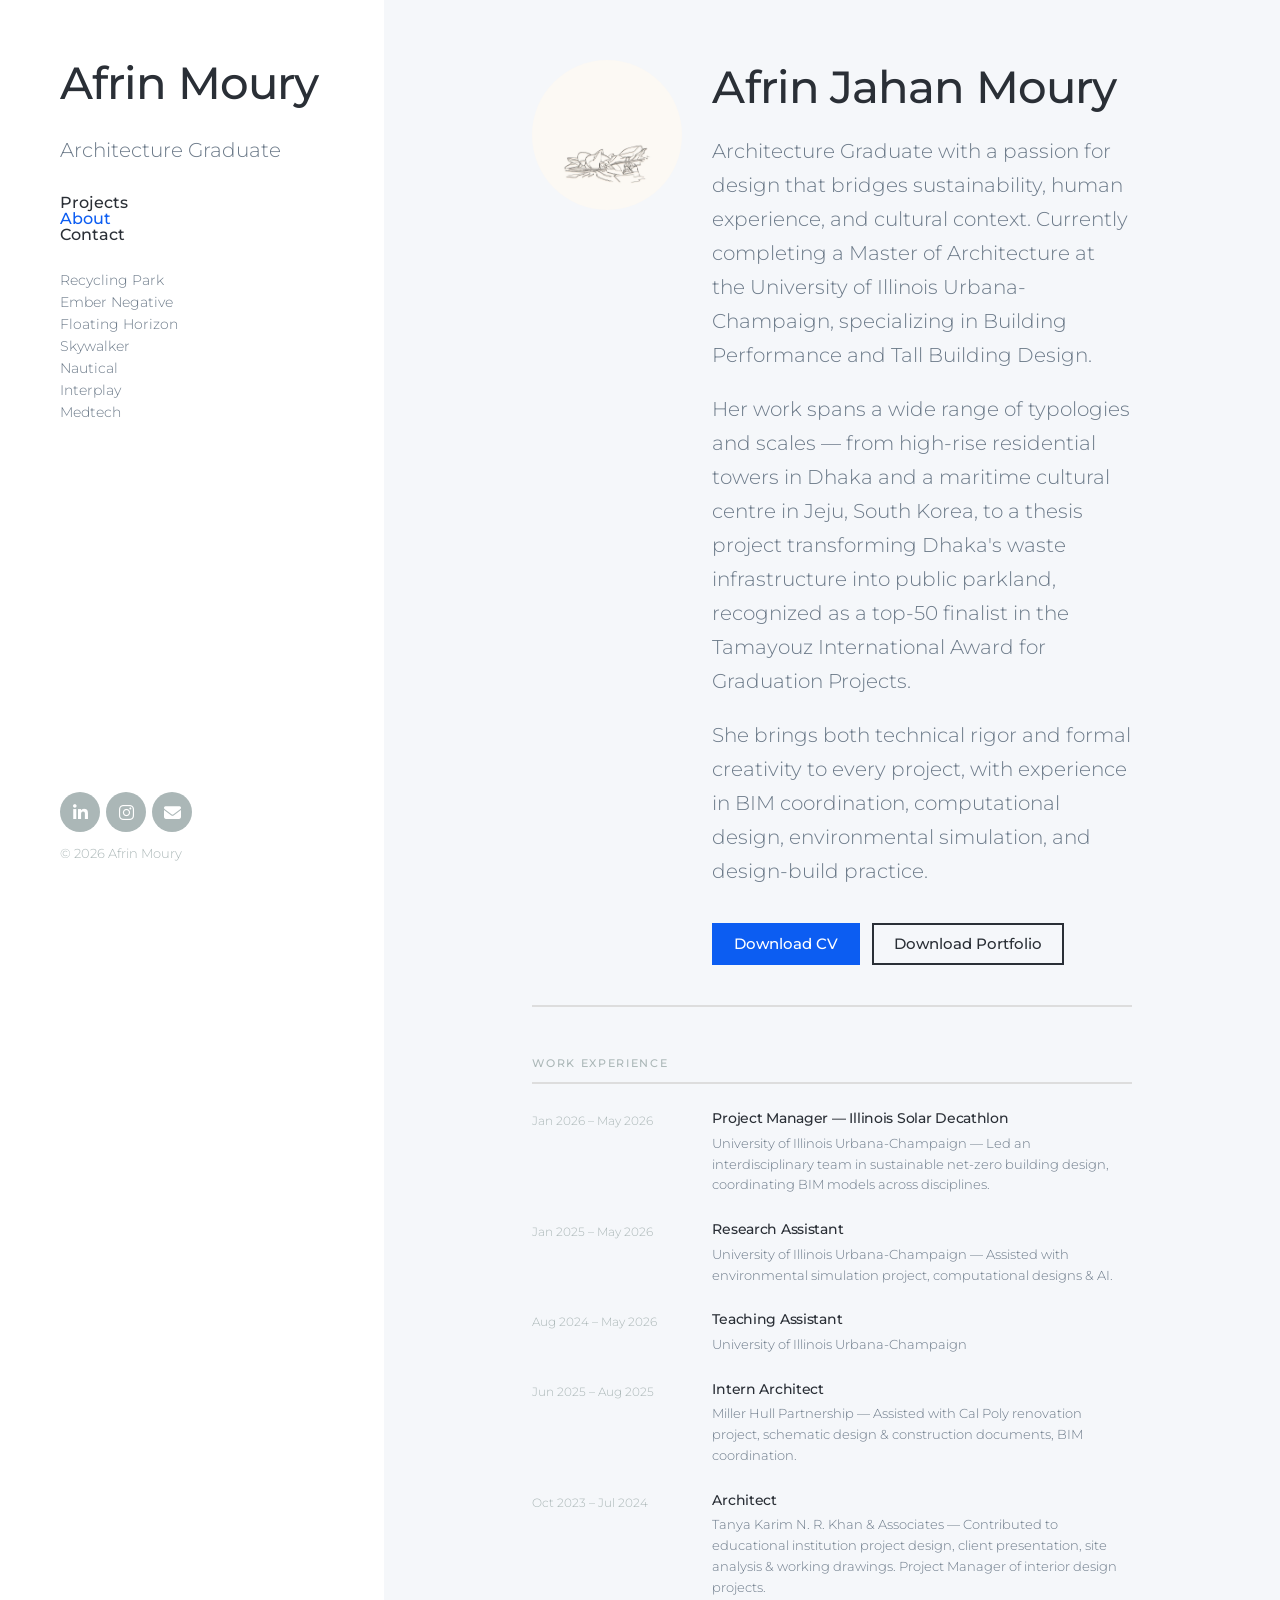
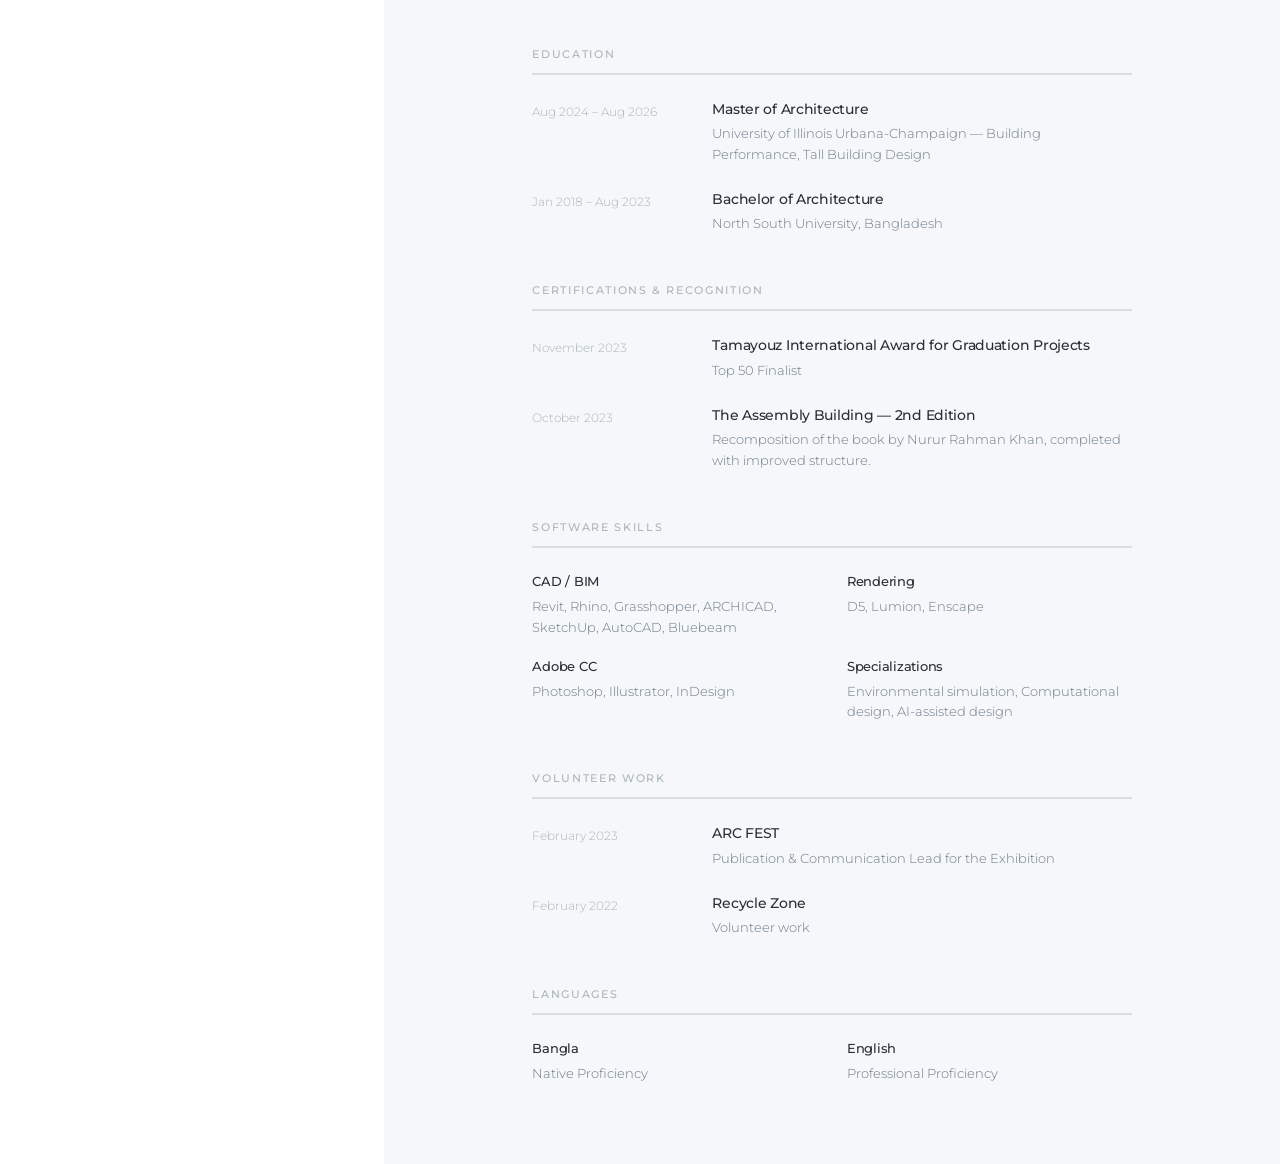
==== about.html @ 7c96156a "v1" ====
<!DOCTYPE html>
<html class="no-js" lang="en">

<head>
    <meta charset="utf-8" />
    <meta http-equiv="X-UA-Compatible" content="IE=edge,chrome=1" />
    <meta name="viewport" content="width=device-width, initial-scale=1" />

    <title>About — Afrin Moury</title>
    <meta name="description" content="About Afrin Jahan Moury — Architecture Graduate, University of Illinois Urbana-Champaign." />

    <link rel="preconnect" href="https://fonts.googleapis.com" />
    <link rel="preconnect" href="https://fonts.gstatic.com" crossorigin />
    <link href="https://fonts.googleapis.com/css2?family=Montserrat:wght@300;500&display=swap" rel="stylesheet" />
    <link rel="stylesheet" href="https://cdnjs.cloudflare.com/ajax/libs/font-awesome/6.5.0/css/all.min.css" crossorigin="anonymous" />
    <link rel="stylesheet" href="css/style.css" />
</head>

<body class="loading">

    <div class="loader">
        <svg width="120" height="30" viewBox="0 0 120 30" xmlns="http://www.w3.org/2000/svg">
            <circle cx="15" cy="15" r="15">
                <animate attributeName="r" from="15" to="15" begin="0s" dur="0.8s" values="15;9;15" calcMode="linear" repeatCount="indefinite"/>
                <animate attributeName="fill-opacity" from="1" to="1" begin="0s" dur="0.8s" values="1;.5;1" calcMode="linear" repeatCount="indefinite"/>
            </circle>
            <circle cx="60" cy="15" r="9" fill-opacity="0.3">
                <animate attributeName="r" from="9" to="9" begin="0s" dur="0.8s" values="9;15;9" calcMode="linear" repeatCount="indefinite"/>
                <animate attributeName="fill-opacity" from="0.5" to="0.5" begin="0s" dur="0.8s" values=".5;1;.5" calcMode="linear" repeatCount="indefinite"/>
            </circle>
            <circle cx="105" cy="15" r="15">
                <animate attributeName="r" from="15" to="15" begin="0s" dur="0.8s" values="15;9;15" calcMode="linear" repeatCount="indefinite"/>
                <animate attributeName="fill-opacity" from="1" to="1" begin="0s" dur="0.8s" values="1;.5;1" calcMode="linear" repeatCount="indefinite"/>
            </circle>
        </svg>
    </div>

    <!-- ============================================================
         HEADER / SIDEBAR
    ============================================================ -->
    <header class="header">
        <div class="header__content">

            <a href="index.html" class="header__title">Afrin Moury</a>
            <p class="header__tagline">Architecture Graduate</p>

            <div class="menu">
                <div class="menu__toggle js-menu-toggle">
                    <div class="menu__toggle__icon"><span></span></div>
                </div>
                <div class="menu__wrap">
                    <ul class="menu__list">
                        <li class="menu__list__item">
                            <a href="index.html" class="menu__list__item__link">Projects</a>
                        </li>
                        <li class="menu__list__item">
                            <a href="about.html" class="menu__list__item__link">About</a>
                        </li>
                        <li class="menu__list__item">
                            <a href="contact.html" class="menu__list__item__link">Contact</a>
                        </li>
                    </ul>
                </div>
            </div>

            <div class="projects-menu">
                <ul class="menu__list">
                    <li class="menu__list__item">
                        <a href="projects/recycle-park.html" class="menu__list__item__link">Recycling Park</a>
                    </li>
                    <li class="menu__list__item">
                        <a href="projects/ember-negative.html" class="menu__list__item__link">Ember Negative</a>
                    </li>
                    <li class="menu__list__item">
                        <a href="projects/floating-horizon.html" class="menu__list__item__link">Floating Horizon</a>
                    </li>
                    <li class="menu__list__item">
                        <a href="projects/skywalker.html" class="menu__list__item__link">Skywalker</a>
                    </li>
                    <li class="menu__list__item">
                        <a href="projects/nautical.html" class="menu__list__item__link">Nautical</a>
                    </li>
                    <li class="menu__list__item">
                        <a href="projects/interplay.html" class="menu__list__item__link">Interplay</a>
                    </li>
                    <li class="menu__list__item">
                        <a href="projects/medtech.html" class="menu__list__item__link">Medtech</a>
                    </li>
                </ul>
            </div>

            <div class="header__lower">
                <ul class="socials">
                    <li class="socials__item">
                        <a href="https://www.linkedin.com" target="_blank" rel="noopener" class="socials__item__link" title="LinkedIn">
                            <i class="fab fa-linkedin-in" aria-hidden="true"></i>
                        </a>
                    </li>
                    <li class="socials__item">
                        <a href="https://www.instagram.com" target="_blank" rel="noopener" class="socials__item__link" title="Instagram">
                            <i class="fab fa-instagram" aria-hidden="true"></i>
                        </a>
                    </li>
                    <li class="socials__item">
                        <a href="mailto:afrinjahan021019@gmail.com" class="socials__item__link" title="Email">
                            <i class="fas fa-envelope" aria-hidden="true"></i>
                        </a>
                    </li>
                </ul>
                <div class="footer__copyright">
                    <span>© 2026 Afrin Moury</span>
                </div>
            </div>

        </div>
    </header>

    <!-- ============================================================
         MAIN CONTENT — ABOUT
    ============================================================ -->
    <div class="page">
        <div class="page__content">
            <section class="intro">
                <div class="intro-wrap">

                    <!-- Profile -->
                    <div class="about-profile">
                        <div class="about-photo">
                            <img src="assets/images/c3.jpg" alt="Afrin Jahan Moury" />
                        </div>
                        <div class="about-profile-text">
                            <h1>Afrin Jahan Moury</h1>
                            <p class="about-bio">
                                Architecture Graduate with a passion for design that bridges sustainability, human experience, and cultural context. Currently completing a Master of Architecture at the University of Illinois Urbana-Champaign, specializing in Building Performance and Tall Building Design.
                            </p>
                            <p class="about-bio">
                                Her work spans a wide range of typologies and scales — from high-rise residential towers in Dhaka and a maritime cultural centre in Jeju, South Korea, to a thesis project transforming Dhaka's waste infrastructure into public parkland, recognized as a top-50 finalist in the Tamayouz International Award for Graduation Projects.
                            </p>
                            <p class="about-bio">
                                She brings both technical rigor and formal creativity to every project, with experience in BIM coordination, computational design, environmental simulation, and design-build practice.
                            </p>

                            <!-- Download buttons -->
                            <div class="btn-group">
                                <a href="assets/Resume_Afrin _2026.pdf" download class="btn">Download CV</a>
                                <a href="assets/Afrin Moury_portfolio 2026.pdf" download class="btn btn--light">Download Portfolio</a>
                            </div>
                        </div>
                    </div>

                    <hr />

                    <!-- Work Experience -->
                    <div class="cv-section">
                        <h2 class="cv-section-title">Work Experience</h2>

                        <div class="cv-entry">
                            <div class="cv-entry-date">Jan 2026 – May 2026</div>
                            <div class="cv-entry-content">
                                <h3>Project Manager — Illinois Solar Decathlon</h3>
                                <p>University of Illinois Urbana-Champaign — Led an interdisciplinary team in sustainable net-zero building design, coordinating BIM models across disciplines.</p>
                            </div>
                        </div>

                        <div class="cv-entry">
                            <div class="cv-entry-date">Jan 2025 – May 2026</div>
                            <div class="cv-entry-content">
                                <h3>Research Assistant</h3>
                                <p>University of Illinois Urbana-Champaign — Assisted with environmental simulation project, computational designs &amp; AI.</p>
                            </div>
                        </div>

                        <div class="cv-entry">
                            <div class="cv-entry-date">Aug 2024 – May 2026</div>
                            <div class="cv-entry-content">
                                <h3>Teaching Assistant</h3>
                                <p>University of Illinois Urbana-Champaign</p>
                            </div>
                        </div>

                        <div class="cv-entry">
                            <div class="cv-entry-date">Jun 2025 – Aug 2025</div>
                            <div class="cv-entry-content">
                                <h3>Intern Architect</h3>
                                <p>Miller Hull Partnership — Assisted with Cal Poly renovation project, schematic design &amp; construction documents, BIM coordination.</p>
                            </div>
                        </div>

                        <div class="cv-entry">
                            <div class="cv-entry-date">Oct 2023 – Jul 2024</div>
                            <div class="cv-entry-content">
                                <h3>Architect</h3>
                                <p>Tanya Karim N. R. Khan &amp; Associates — Contributed to educational institution project design, client presentation, site analysis &amp; working drawings. Project Manager of interior design projects.</p>
                            </div>
                        </div>
                    </div>

                    <!-- Education -->
                    <div class="cv-section">
                        <h2 class="cv-section-title">Education</h2>

                        <div class="cv-entry">
                            <div class="cv-entry-date">Aug 2024 – Aug 2026</div>
                            <div class="cv-entry-content">
                                <h3>Master of Architecture</h3>
                                <p>University of Illinois Urbana-Champaign — Building Performance, Tall Building Design</p>
                            </div>
                        </div>

                        <div class="cv-entry">
                            <div class="cv-entry-date">Jan 2018 – Aug 2023</div>
                            <div class="cv-entry-content">
                                <h3>Bachelor of Architecture</h3>
                                <p>North South University, Bangladesh</p>
                            </div>
                        </div>
                    </div>

                    <!-- Certifications -->
                    <div class="cv-section">
                        <h2 class="cv-section-title">Certifications &amp; Recognition</h2>

                        <div class="cv-entry">
                            <div class="cv-entry-date">November 2023</div>
                            <div class="cv-entry-content">
                                <h3>Tamayouz International Award for Graduation Projects</h3>
                                <p>Top 50 Finalist</p>
                            </div>
                        </div>

                        <div class="cv-entry">
                            <div class="cv-entry-date">October 2023</div>
                            <div class="cv-entry-content">
                                <h3>The Assembly Building — 2nd Edition</h3>
                                <p>Recomposition of the book by Nurur Rahman Khan, completed with improved structure.</p>
                            </div>
                        </div>
                    </div>

                    <!-- Software Skills -->
                    <div class="cv-section">
                        <h2 class="cv-section-title">Software Skills</h2>
                        <div class="skills-grid">
                            <div class="skill-item">
                                <h3>CAD / BIM</h3>
                                <p>Revit, Rhino, Grasshopper, ARCHICAD, SketchUp, AutoCAD, Bluebeam</p>
                            </div>
                            <div class="skill-item">
                                <h3>Rendering</h3>
                                <p>D5, Lumion, Enscape</p>
                            </div>
                            <div class="skill-item">
                                <h3>Adobe CC</h3>
                                <p>Photoshop, Illustrator, InDesign</p>
                            </div>
                            <div class="skill-item">
                                <h3>Specializations</h3>
                                <p>Environmental simulation, Computational design, AI-assisted design</p>
                            </div>
                        </div>
                    </div>

                    <!-- Volunteer -->
                    <div class="cv-section">
                        <h2 class="cv-section-title">Volunteer Work</h2>

                        <div class="cv-entry">
                            <div class="cv-entry-date">February 2023</div>
                            <div class="cv-entry-content">
                                <h3>ARC FEST</h3>
                                <p>Publication &amp; Communication Lead for the Exhibition</p>
                            </div>
                        </div>

                        <div class="cv-entry">
                            <div class="cv-entry-date">February 2022</div>
                            <div class="cv-entry-content">
                                <h3>Recycle Zone</h3>
                                <p>Volunteer work</p>
                            </div>
                        </div>
                    </div>

                    <!-- Languages -->
                    <div class="cv-section">
                        <h2 class="cv-section-title">Languages</h2>
                        <div class="skills-grid">
                            <div class="skill-item">
                                <h3>Bangla</h3>
                                <p>Native Proficiency</p>
                            </div>
                            <div class="skill-item">
                                <h3>English</h3>
                                <p>Professional Proficiency</p>
                            </div>
                        </div>
                    </div>

                </div>
            </section>
        </div>
    </div>

    <!-- Mobile footer -->
    <footer class="footer">
        <ul class="socials">
            <li class="socials__item">
                <a href="https://www.linkedin.com" target="_blank" rel="noopener" class="socials__item__link" title="LinkedIn">
                    <i class="fab fa-linkedin-in" aria-hidden="true"></i>
                </a>
            </li>
            <li class="socials__item">
                <a href="https://www.instagram.com" target="_blank" rel="noopener" class="socials__item__link" title="Instagram">
                    <i class="fab fa-instagram" aria-hidden="true"></i>
                </a>
            </li>
            <li class="socials__item">
                <a href="mailto:afrinjahan021019@gmail.com" class="socials__item__link" title="Email">
                    <i class="fas fa-envelope" aria-hidden="true"></i>
                </a>
            </li>
        </ul>
        <div class="footer__copyright">
            <span>© 2026 Afrin Moury</span>
        </div>
    </footer>

    <script src="js/main.js"></script>
</body>
</html>
---- css/style.css ----
/* ================================================
   AFRIN MOURY — ARCHITECTURE PORTFOLIO
   Design based on Index Jekyll Theme
   ================================================ */

/* === GOOGLE FONTS === */
@import url('https://fonts.googleapis.com/css2?family=Montserrat:wght@300;500&display=swap');

/* === RESET === */
*, *::before, *::after {
    box-sizing: border-box;
    margin: 0;
    padding: 0;
}

article, aside, details, figcaption, figure,
footer, header, hgroup, nav, section {
    display: block;
}

/* === BASE === */
html {
    font-size: 100%;
    height: 100%;
    -webkit-overflow-scrolling: touch;
    -webkit-tap-highlight-color: transparent;
    -webkit-text-size-adjust: 100%;
    -ms-text-size-adjust: 100%;
}

body {
    height: 100%;
    margin: 0;
    background: #fff;
    font-family: 'Montserrat', sans-serif;
    font-weight: 300;
    font-style: normal;
    line-height: 1;
    color: #6c7a89;
    text-rendering: optimizeLegibility;
}

img {
    border: 0;
    display: block;
    max-width: 100%;
    height: auto;
    -ms-interpolation-mode: bicubic;
}

embed, img, object {
    max-width: 100%;
    height: auto;
}

a {
    text-decoration: none;
    color: #2a2f36;
    font-weight: 500;
    transition: all 0.15s ease-in-out;
}

a:hover {
    color: #0c5df2;
}

ul, ol {
    list-style: none;
}

::selection {
    background: #0c5df2;
    color: #fff;
}

::-moz-selection {
    background: #0c5df2;
    color: #fff;
}

/* === TYPOGRAPHY === */
h1, h2, h3, h4, h5, h6 {
    font-family: 'Montserrat', sans-serif;
    color: #2a2f36;
}

h1:first-child, h2:first-child, h3:first-child,
h4:first-child, h5:first-child, h6:first-child {
    margin-top: 0;
}

h1 {
    font-size: 25px;
    font-weight: 500;
    line-height: 1.2;
    letter-spacing: -0.02em;
}

h2 {
    margin-top: 40px;
    font-size: 22px;
    font-weight: 500;
    line-height: 1.2;
    letter-spacing: -0.02em;
}

h3 {
    margin-top: 40px;
    font-size: 20px;
    font-weight: 500;
    line-height: 1.3;
    letter-spacing: -0.02em;
}

p {
    margin-top: 15px;
    font-size: 16px;
    font-weight: 300;
    line-height: 1.6;
    letter-spacing: 0;
}

p:first-child {
    margin-top: 0;
}

strong {
    font-weight: 500;
}

@media only screen and (min-width: 768px) {
    h1 { font-size: 35px; }
    h2 { font-size: 30px; }
    h3 { font-size: 25px; }
    p  { font-size: 18px; }
}

@media only screen and (min-width: 1220px) {
    h1 { font-size: 45px; }
    h2 { font-size: 35px; }
    h3 { font-size: 30px; }
    p  { font-size: 20px; }
}

hr {
    margin: 40px 0;
    border: 0;
    height: 2px;
    background: #ddd;
}

/* === LOADER === */
.loader {
    position: fixed;
    top: 50%;
    left: 50%;
    transform: translate(-50%, -50%);
    width: 60px;
    height: 15px;
    opacity: 0;
    visibility: hidden;
    transition: all 0.2s ease-in-out;
    z-index: 9999;
}

.loader svg {
    width: 100%;
    height: 100%;
    fill: rgba(42, 47, 54, 0.2);
}

body.loading .loader {
    opacity: 1;
    visibility: visible;
    transition: all 0.4s ease-in-out 1s;
}

body.loading .page {
    opacity: 0;
    visibility: hidden;
    transform: translate(0, 20px);
    transition: all 0.4s ease-in-out, transform 0s ease-in-out 0.4s;
}

body.loading .footer {
    opacity: 0;
    visibility: hidden;
    transition: all 0.4s ease-in-out;
}

/* === PAGE LAYOUT === */
.page,
.page__content {
    float: left;
    clear: both;
    width: 100%;
}

.page {
    transition: all 0.6s cubic-bezier(0.87, -0.41, 0.19, 1.44);
}

@media only screen and (min-width: 1024px) {
    .page {
        padding-left: 30%;
    }
}

/* === HEADER / SIDEBAR === */
.header {
    padding: 20px;
}

@media only screen and (min-width: 768px) {
    .header {
        padding: 40px;
    }
}

@media only screen and (min-width: 1024px) {
    .header {
        position: fixed;
        overflow-y: auto;
        top: 0;
        left: 0;
        bottom: 0;
        width: 30%;
        padding: 0;
    }
}

.header__content {
    position: relative;
}

@media only screen and (min-width: 1024px) {
    .header__content {
        min-height: 100vh;
        padding: 40px 40px 135px;
    }
}

@media only screen and (min-width: 1220px) {
    .header__content {
        padding: 60px 60px 145px;
    }
}

.header__title {
    display: block;
    font-size: 25px;
    font-weight: 500;
    letter-spacing: -0.02em;
    line-height: 1;
    color: #2a2f36;
}

.header__title:hover {
    color: #0c5df2;
}

@media only screen and (min-width: 768px) {
    .header__title { font-size: 35px; }
}

@media only screen and (min-width: 1220px) {
    .header__title { font-size: 45px; }
}

.header__tagline {
    margin-top: 20px;
    font-size: 16px;
    font-weight: 300;
    letter-spacing: 0;
    line-height: 1.5;
    color: #6c7a89;
}

@media only screen and (min-width: 768px) {
    .header__tagline { font-size: 18px; }
}

@media only screen and (min-width: 1220px) {
    .header__tagline {
        margin-top: 30px;
        font-size: 20px;
    }
}

/* === NAVIGATION === */
.menu {
    margin-top: 0;
}

@media only screen and (min-width: 1024px) {
    .menu { margin-top: 20px; }
}

@media only screen and (min-width: 1220px) {
    .menu { margin-top: 30px; }
}

/* Hamburger toggle */
.menu__toggle {
    position: absolute;
    z-index: 1002;
    top: 20px;
    right: 20px;
    cursor: pointer;
    font-size: 15px;
    line-height: 20px;
    color: #2a2f36;
    display: flex;
    align-items: center;
}

@media only screen and (min-width: 768px) {
    .menu__toggle {
        top: 40px;
        right: 40px;
    }
}

@media only screen and (min-width: 1024px) {
    .menu__toggle {
        display: none;
    }
}

.menu__toggle__icon {
    position: relative;
    width: 24px;
    height: 20px;
}

.menu__toggle__icon span,
.menu__toggle__icon span::before,
.menu__toggle__icon span::after {
    content: '';
    position: absolute;
    top: 8px;
    left: 0;
    width: 100%;
    height: 3px;
    transition: all 0.1s;
    background: #2a2f36;
}

.menu__toggle__icon span::before { top: -8px; }
.menu__toggle__icon span::after  { top: 8px;  }

/* Open state — X icon */
.menu--open .menu__toggle__icon span {
    background-color: transparent !important;
}

.menu--open .menu__toggle__icon span::before,
.menu--open .menu__toggle__icon span::after {
    background: #fff !important;
    top: 0;
}

.menu--open .menu__toggle__icon span::before {
    transform: rotate(45deg);
}

.menu--open .menu__toggle__icon span::after {
    transform: rotate(-45deg);
}

/* Mobile full-screen overlay */
.menu__wrap {
    position: fixed;
    z-index: 1000;
    top: 0;
    right: 0;
    bottom: 0;
    left: 0;
    background: rgba(12, 93, 242, 0.95);
    overflow: auto;
    visibility: hidden;
    opacity: 0;
    transition: all 0.2s ease-in-out;
}

.menu--open .menu__wrap {
    visibility: visible;
    opacity: 1;
}

@media only screen and (min-width: 1024px) {
    .menu__wrap {
        position: relative;
        background: none;
        visibility: visible;
        overflow: visible;
        opacity: 1;
        transition: none;
    }
}

.menu__list {
    list-style: none;
    margin: 0 auto;
    padding: 12px 20px;
}

@media only screen and (min-width: 768px) {
    .menu__list { padding: 30px 40px; }
}

@media only screen and (min-width: 1024px) {
    .menu__list {
        margin: 0;
        padding: 0;
    }
}

.menu__list__item__link {
    display: block;
    font-size: 30px;
    font-weight: 500;
    color: #fff;
    padding: 10px 0;
}

.menu__list__item__link:hover {
    color: #2a2f36;
}

@media only screen and (min-width: 1024px) {
    .menu__list__item__link {
        display: inline;
        padding: 0;
        font-size: 15px;
        color: #2a2f36;
    }

    .menu__list__item__link:hover {
        color: #0c5df2;
    }
}

@media only screen and (min-width: 1220px) {
    .menu__list__item__link { font-size: 16px; }
}

.menu__list__item__link.cc-active,
.menu__list__item__link.active-link {
    color: #2a2f36;
}

@media only screen and (min-width: 1024px) {
    .menu__list__item__link.cc-active,
    .menu__list__item__link.active-link {
        color: #0c5df2;
    }
}

/* === PROJECTS LIST IN SIDEBAR === */
.projects-menu {
    display: none;
}

@media only screen and (min-width: 1024px) {
    .projects-menu {
        display: block;
        margin-top: 20px;
    }
}

@media only screen and (min-width: 1220px) {
    .projects-menu { margin-top: 30px; }
}

.projects-menu .menu__list__item {
    margin-top: 8px;
}

.projects-menu .menu__list__item:first-child {
    margin-top: 0;
}

.projects-menu .menu__list__item__link {
    display: block;
    font-size: 13px;
    color: #6c7a89;
    font-weight: 300;
    padding: 0;
}

@media only screen and (min-width: 1220px) {
    .projects-menu .menu__list__item__link { font-size: 14px; }
}

.projects-menu .menu__list__item__link:hover,
.projects-menu .menu__list__item__link.active-link {
    color: #0c5df2;
}

/* === HEADER LOWER (desktop socials + copyright) === */
.header__lower {
    display: none;
}

@media only screen and (min-width: 1024px) {
    .header__lower {
        display: block;
        position: absolute;
        bottom: 30px;
        left: 40px;
    }
}

@media only screen and (min-width: 1220px) {
    .header__lower {
        bottom: 40px;
        left: 60px;
    }
}

/* === FOOTER (mobile only — hidden on desktop) === */
.footer {
    float: left;
    clear: both;
    width: 100%;
    position: relative;
    padding: 20px;
    transition: all 0.4s ease-in-out 0.8s;
}

@media only screen and (min-width: 768px) {
    .footer { padding: 40px; }
}

@media only screen and (min-width: 1024px) {
    .footer { display: none; }
}

.footer__copyright {
    display: block;
    margin-top: 15px;
    font-size: 13px;
    color: #abb7b7;
}

.footer__copyright a {
    margin-left: 10px;
    color: #abb7b7;
    font-weight: 300;
}

.footer__copyright a:hover {
    color: #6c7a89;
}

/* === SOCIAL ICONS === */
.socials {
    list-style: none;
    margin: 0;
    padding: 0;
}

.socials__item {
    display: inline-block;
    margin-left: 2px;
}

.socials__item:first-child {
    margin-left: 0;
}

.socials__item__link {
    position: relative;
    display: flex;
    align-items: center;
    justify-content: center;
    width: 30px;
    height: 30px;
    border-radius: 100%;
    background: #abb7b7;
    font-size: 13px;
    color: #fff;
    transition: background 0.15s ease-in-out;
}

@media only screen and (min-width: 768px) {
    .socials__item__link {
        width: 40px;
        height: 40px;
        font-size: 17px;
    }
}

.socials__item__link:hover {
    background: #0c5df2;
    color: #fff;
}

/* === PORTFOLIO GRID (HOME) === */
.portfolio {
    margin-top: 0;
    padding: 10px;
}

.portfolio-wrap {
    overflow: hidden;
}

.portfolio-wrap::after {
    content: '';
    display: table;
    clear: both;
}

.portfolio-item {
    position: relative;
    padding: 10px;
    float: left;
    width: 50%;
}

.portfolio-item__link {
    position: relative;
    display: block;
}

/* Fixed aspect ratio for consistent grid */
.portfolio-item__image {
    position: relative;
    width: 100%;
    padding-bottom: 70%;
    overflow: hidden;
}

.portfolio-item__image img {
    position: absolute;
    top: 0;
    left: 0;
    width: 100%;
    height: 100%;
    object-fit: cover;
    display: block;
    transition: transform 0.4s ease;
}

.portfolio-item__link:hover .portfolio-item__image img {
    transform: scale(1.03);
}

/* Blue hover overlay */
.portfolio-item__content {
    position: absolute;
    top: 10px;
    right: 10px;
    bottom: 10px;
    left: 10px;
    display: flex;
    align-items: center;
    justify-content: center;
    background: rgba(12, 93, 242, 0.8);
    opacity: 0;
    visibility: hidden;
    transition: all 0.2s ease-in-out;
}

@media only screen and (min-width: 1024px) {
    .portfolio-item__link:hover .portfolio-item__content {
        opacity: 1;
        visibility: visible;
    }
}

.portfolio-item__info {
    text-align: center;
    padding: 10px;
}

.portfolio-item__title {
    color: #fff;
    font-size: 16px;
    font-weight: 500;
    letter-spacing: -0.02em;
    line-height: 1.2;
}

@media only screen and (min-width: 768px) {
    .portfolio-item__title { font-size: 22px; }
}

@media only screen and (min-width: 1220px) {
    .portfolio-item__title { font-size: 26px; }
}

.portfolio-item__subtitle {
    margin-top: 5px;
    color: rgba(255, 255, 255, 0.75);
    font-size: 11px;
    font-weight: 300;
    letter-spacing: 0;
}

@media only screen and (min-width: 768px) {
    .portfolio-item__subtitle { font-size: 13px; }
}

@media only screen and (min-width: 1220px) {
    .portfolio-item__subtitle { font-size: 15px; }
}

/* Mobile caption below image */
.portfolio-item__caption {
    margin-top: 8px;
    padding: 0 2px;
}

.portfolio-item__caption-title {
    font-size: 13px;
    font-weight: 500;
    color: #2a2f36;
    line-height: 1.3;
}

.portfolio-item__caption-sub {
    margin-top: 3px;
    font-size: 11px;
    font-weight: 300;
    color: #abb7b7;
}

@media only screen and (min-width: 1024px) {
    .portfolio-item__caption {
        display: none;
    }
}

/* === PROJECT / SINGLE PAGE === */
.single {
    margin-top: 0;
    padding: 20px 0;
    background: #f5f7fa;
    min-height: 100vh;
    float: left;
    clear: both;
    width: 100%;
}

@media only screen and (min-width: 768px) {
    .single { padding: 40px 0; }
}

@media only screen and (min-width: 1024px) {
    .single { padding: 40px 20px; }
}

@media only screen and (min-width: 1220px) {
    .single { padding: 60px 20px; }
}

/* Text content block inside project page */
.single-content {
    max-width: 100%;
    padding: 0 20px;
    margin: 0 auto;
}

@media only screen and (min-width: 768px) {
    .single-content { padding: 0 40px; }
}

@media only screen and (min-width: 1024px) {
    .single-content {
        max-width: 75%;
        padding: 0 20px;
    }
}

@media only screen and (min-width: 1220px) {
    .single-content {
        max-width: 70%;
        padding: 0;
    }
}

/* Project heading */
.project-title {
    font-size: 25px;
    font-weight: 500;
    letter-spacing: -0.02em;
    line-height: 1.2;
    color: #2a2f36;
    margin-top: 0;
}

@media only screen and (min-width: 768px) {
    .project-title { font-size: 35px; }
}

@media only screen and (min-width: 1220px) {
    .project-title { font-size: 45px; }
}

/* Project metadata */
.project-meta {
    margin-top: 20px;
}

.project-meta-row {
    display: flex;
    gap: 10px;
    margin-top: 8px;
    font-size: 14px;
    line-height: 1.5;
}

.project-meta-row:first-child {
    margin-top: 0;
}

.project-meta-label {
    font-weight: 500;
    color: #2a2f36;
    min-width: 95px;
    flex-shrink: 0;
}

.project-meta-value {
    font-weight: 300;
    color: #6c7a89;
}

@media only screen and (min-width: 768px) {
    .project-meta-row { font-size: 15px; }
    .project-meta-label { min-width: 110px; }
}

/* Concept / description */
.concept-label {
    display: block;
    font-size: 11px;
    font-weight: 500;
    letter-spacing: 0.13em;
    text-transform: uppercase;
    color: #abb7b7;
    margin-bottom: 12px;
}

.concept-text {
    font-size: 16px;
    font-weight: 300;
    line-height: 1.75;
    color: #6c7a89;
    margin-top: 0;
}

@media only screen and (min-width: 768px) {
    .concept-text { font-size: 18px; }
}

@media only screen and (min-width: 1220px) {
    .concept-text { font-size: 20px; }
}

/* Hero image */
.project-hero {
    width: 100%;
    margin-bottom: 0;
    overflow: hidden;
}

.project-hero img {
    width: 100%;
    max-height: 75vh;
    object-fit: cover;
    display: block;
}

/* Project nav (prev / next) */
.project-nav {
    margin-top: 60px;
    padding-top: 30px;
    border-top: 2px solid #ddd;
    display: flex;
    justify-content: space-between;
    align-items: center;
    flex-wrap: wrap;
    gap: 20px;
}

.project-nav__link {
    font-size: 13px;
    font-weight: 500;
    color: #abb7b7;
    transition: color 0.15s ease;
}

.project-nav__link:hover {
    color: #0c5df2;
}

.project-nav__label {
    display: block;
    font-size: 11px;
    font-weight: 300;
    letter-spacing: 0.1em;
    text-transform: uppercase;
    color: #abb7b7;
    margin-bottom: 4px;
}

/* === GALLERY === */
.project-gallery {
    margin-top: 20px;
    overflow: hidden;
}

@media only screen and (min-width: 768px) {
    .project-gallery { margin-top: 30px; }
}

@media only screen and (min-width: 1220px) {
    .project-gallery { margin-top: 40px; }
}

.gallery-grid {
    margin: -10px;
    overflow: hidden;
}

.gallery-grid::after {
    content: '';
    display: table;
    clear: both;
}

.gallery-item {
    float: left;
    width: 50%;
    padding: 10px;
}

.gallery-item.gallery-item--full {
    width: 100%;
}

.gallery-item img {
    width: 100%;
    display: block;
    cursor: zoom-in;
    transition: opacity 0.2s ease;
}

.gallery-item img:hover {
    opacity: 0.92;
}

/* === LIGHTBOX === */
.lightbox {
    display: none;
    position: fixed;
    z-index: 9999;
    top: 0;
    left: 0;
    width: 100%;
    height: 100%;
    background: rgba(255, 255, 255, 0.93);
    cursor: zoom-out;
    align-items: center;
    justify-content: center;
}

.lightbox.is-active {
    display: flex;
}

.lightbox__img {
    max-width: 90vw;
    max-height: 88vh;
    object-fit: contain;
    cursor: default;
    display: block;
}

.lightbox__close {
    position: fixed;
    top: 16px;
    right: 16px;
    width: 40px;
    height: 40px;
    display: flex;
    align-items: center;
    justify-content: center;
    font-size: 22px;
    color: #2a2f36;
    cursor: pointer;
    background: none;
    border: none;
    transition: color 0.15s ease;
    z-index: 10001;
}

.lightbox__close:hover { color: #0c5df2; }

.lightbox__prev,
.lightbox__next {
    position: fixed;
    top: 50%;
    transform: translateY(-50%);
    width: 50px;
    height: 60px;
    display: flex;
    align-items: center;
    justify-content: center;
    font-size: 28px;
    color: #2a2f36;
    cursor: pointer;
    background: none;
    border: none;
    transition: color 0.15s ease;
    z-index: 10001;
}

.lightbox__prev { left: 10px; }
.lightbox__next { right: 10px; }

.lightbox__prev:hover,
.lightbox__next:hover { color: #0c5df2; }

/* === ABOUT / INTRO PAGE === */
.intro {
    margin-top: 0;
    padding: 20px 0 60px;
    background: #f5f7fa;
    float: left;
    clear: both;
    width: 100%;
    min-height: 100vh;
}

@media only screen and (min-width: 768px) {
    .intro { padding: 40px 0 60px; }
}

@media only screen and (min-width: 1024px) {
    .intro { padding: 40px 20px 60px; }
}

@media only screen and (min-width: 1220px) {
    .intro { padding: 60px 20px 80px; }
}

.intro-wrap {
    padding: 0 20px;
    margin: 0 auto;
}

@media only screen and (min-width: 768px) {
    .intro-wrap { padding: 0 40px; }
}

@media only screen and (min-width: 1024px) {
    .intro-wrap {
        max-width: 75%;
        padding: 0 20px;
    }
}

@media only screen and (min-width: 1220px) {
    .intro-wrap {
        max-width: 70%;
        padding: 0;
    }
}

/* Profile section */
.about-profile {
    display: flex;
    gap: 30px;
    align-items: flex-start;
    flex-wrap: wrap;
}

.about-photo {
    width: 110px;
    height: 110px;
    border-radius: 50%;
    overflow: hidden;
    flex-shrink: 0;
    background: #ddd;
}

@media only screen and (min-width: 768px) {
    .about-photo {
        width: 150px;
        height: 150px;
    }
}

.about-photo img {
    width: 100%;
    height: 100%;
    object-fit: cover;
}

.about-profile-text {
    flex: 1;
    min-width: 200px;
}

.about-profile-text h1 {
    margin-top: 0;
}

.about-bio {
    margin-top: 20px;
    font-size: 16px;
    font-weight: 300;
    line-height: 1.7;
    color: #6c7a89;
}

@media only screen and (min-width: 768px) {
    .about-bio { font-size: 18px; }
}

@media only screen and (min-width: 1220px) {
    .about-bio { font-size: 20px; }
}

/* CV sections */
.cv-section {
    margin-top: 50px;
}

.cv-section-title {
    margin-top: 0;
    font-size: 11px;
    font-weight: 500;
    letter-spacing: 0.15em;
    text-transform: uppercase;
    color: #abb7b7;
    border-bottom: 2px solid #ddd;
    padding-bottom: 12px;
    margin-bottom: 25px;
}

.cv-entry {
    display: grid;
    grid-template-columns: 160px 1fr;
    gap: 4px 20px;
    margin-bottom: 25px;
    align-items: start;
}

@media only screen and (max-width: 620px) {
    .cv-entry {
        grid-template-columns: 1fr;
        gap: 3px;
    }
}

.cv-entry-date {
    font-size: 12px;
    color: #abb7b7;
    font-weight: 300;
    line-height: 1.6;
    padding-top: 2px;
}

.cv-entry-content h3 {
    font-size: 14px;
    font-weight: 500;
    color: #2a2f36;
    margin-top: 0;
    line-height: 1.4;
}

.cv-entry-content p {
    margin-top: 4px;
    font-size: 13px;
    color: #6c7a89;
    line-height: 1.6;
}

/* Skills grid */
.skills-grid {
    display: grid;
    grid-template-columns: 1fr 1fr;
    gap: 20px 30px;
}

@media only screen and (max-width: 480px) {
    .skills-grid { grid-template-columns: 1fr; }
}

.skill-item h3 {
    font-size: 13px;
    font-weight: 500;
    color: #2a2f36;
    margin-top: 0;
    margin-bottom: 6px;
}

.skill-item p {
    margin-top: 0;
    font-size: 13px;
    color: #6c7a89;
    font-weight: 300;
    line-height: 1.6;
}

/* Download button */
.btn {
    display: inline-block;
    padding: 9px 10px 10px;
    font-size: 13px;
    line-height: 1;
    border: 2px solid #0c5df2;
    background: #0c5df2;
    color: #fff;
    font-weight: 500;
    cursor: pointer;
    font-family: 'Montserrat', sans-serif;
    transition: all 0.15s ease-in-out;
}

@media only screen and (min-width: 768px) {
    .btn {
        padding: 11px 20px 12px;
        font-size: 15px;
    }
}

.btn:hover {
    background: #0c24f2;
    border-color: #0c24f2;
    color: #fff;
}

.btn--light {
    background: none;
    border-color: #2a2f36;
    color: #2a2f36;
}

.btn--light:hover {
    background: #0c5df2;
    border-color: #0c5df2;
    color: #fff;
}

.btn-group {
    margin-top: 35px;
    display: flex;
    gap: 12px;
    flex-wrap: wrap;
}

/* === CONTACT PAGE === */
.contact-form {
    background: #fff;
    margin: 20px auto;
    width: 100%;
    padding: 20px;
}

@media only screen and (min-width: 768px) {
    .contact-form {
        margin: 30px auto;
        padding: 40px;
    }
}

@media only screen and (min-width: 1220px) {
    .contact-form {
        margin: 40px auto;
        padding: 50px;
    }
}

.contact-form:first-child {
    margin-top: 0;
}

.contact-form__item {
    margin-top: 20px;
}

.contact-form__item:first-child {
    margin-top: 0;
}

.contact-form__label {
    display: block;
    font-size: 14px;
    font-weight: 500;
    color: #6c7a89;
    margin-bottom: 8px;
}

.contact-form__input,
.contact-form__textarea {
    width: 100%;
    border: 2px solid #ddd;
    border-radius: 2px;
    padding: 12px;
    background: #fff;
    font-size: 16px;
    font-family: 'Montserrat', sans-serif;
    font-weight: 300;
    line-height: 1.4;
    color: #2a2f36;
    transition: border-color 0.15s ease-in-out;
    -webkit-appearance: none;
}

.contact-form__input:focus,
.contact-form__textarea:focus {
    outline: 0;
    border-color: #0c5df2;
}

::-webkit-input-placeholder { color: #d4dada; }
::-moz-placeholder { color: #d4dada; }
:-ms-input-placeholder { color: #d4dada; }

.contact-form__textarea {
    min-height: 200px;
    resize: none;
}

/* Contact info block */
.contact-info {
    background: #fff;
    padding: 25px 20px;
    margin-top: 20px;
}

@media only screen and (min-width: 768px) {
    .contact-info { padding: 30px 40px; }
}

.contact-info h2 {
    margin-top: 0;
    font-size: 16px;
    font-weight: 500;
    color: #2a2f36;
    margin-bottom: 20px;
}

.contact-info-row {
    display: flex;
    align-items: flex-start;
    gap: 14px;
    margin-bottom: 14px;
    font-size: 14px;
    color: #6c7a89;
    font-weight: 300;
}

.contact-info-row i {
    color: #abb7b7;
    width: 16px;
    margin-top: 2px;
    flex-shrink: 0;
}

.contact-info-row a {
    color: #6c7a89;
    font-weight: 300;
}

.contact-info-row a:hover {
    color: #0c5df2;
}
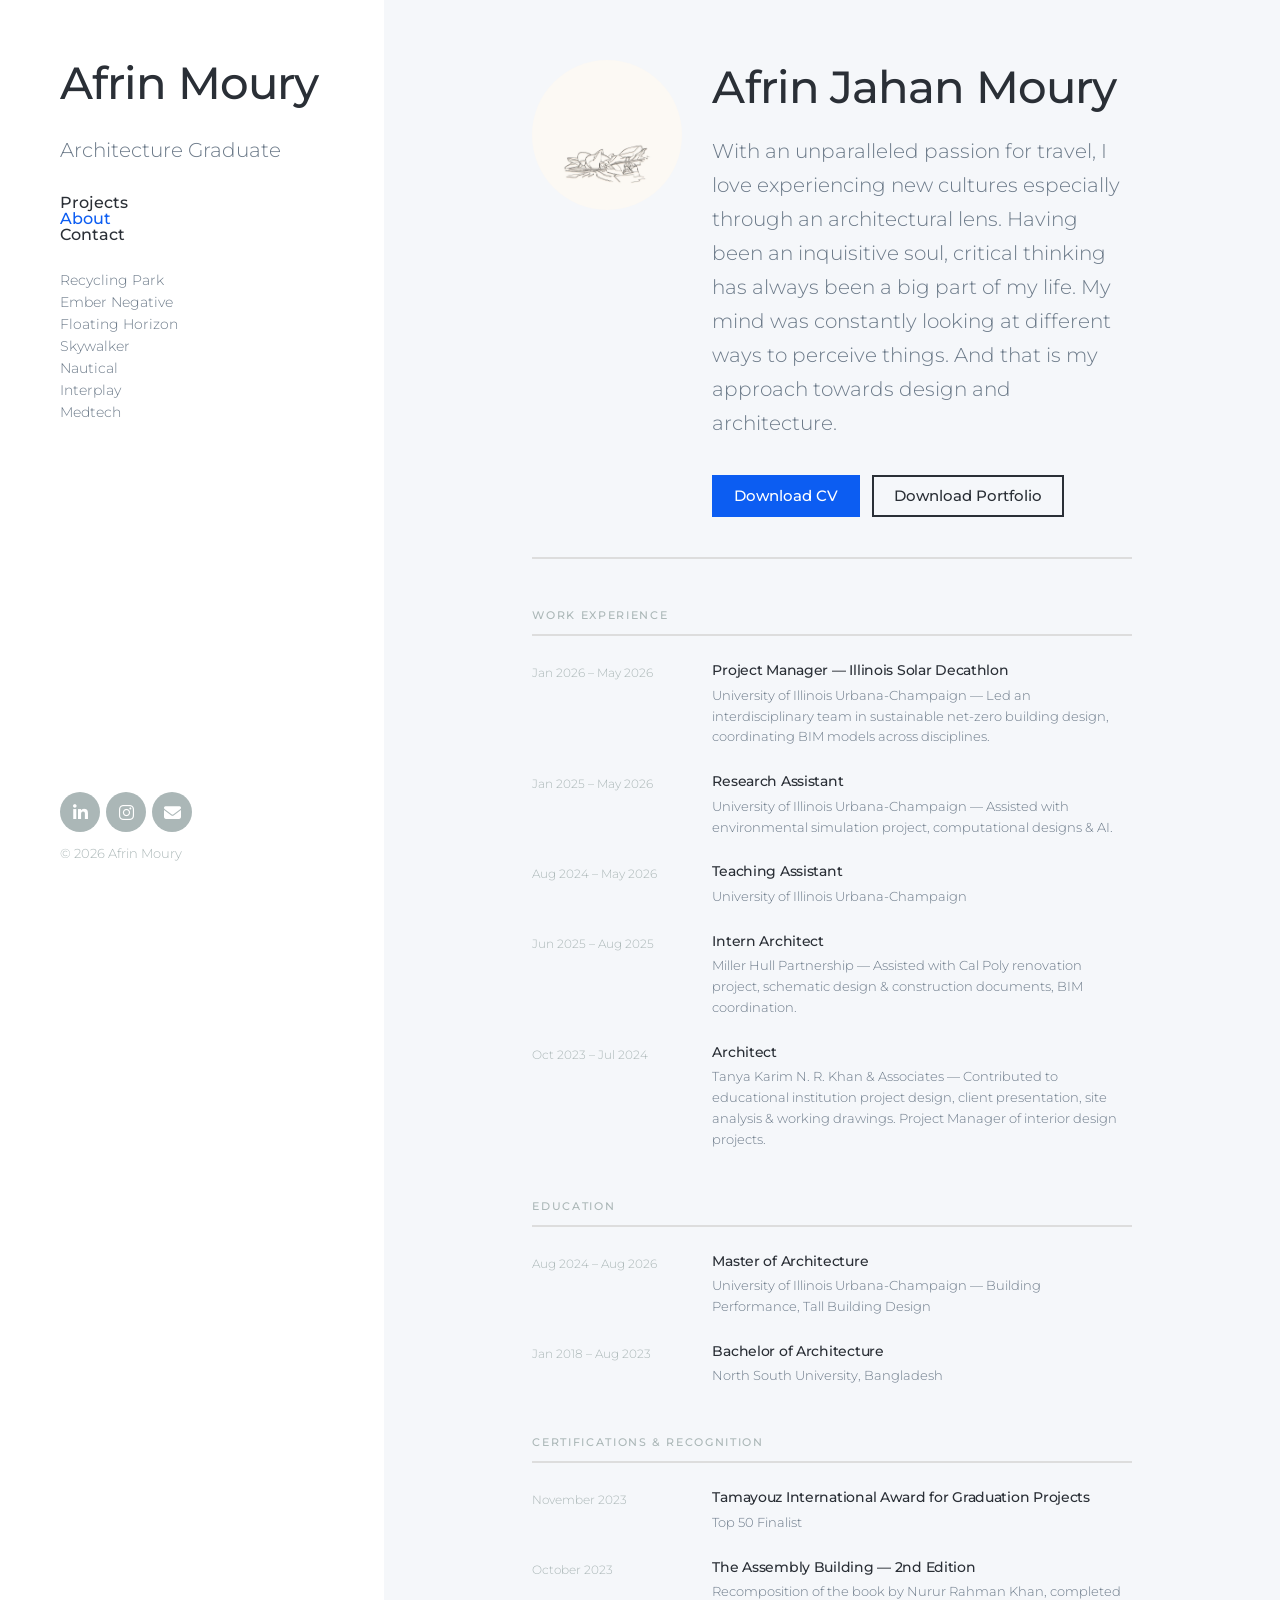
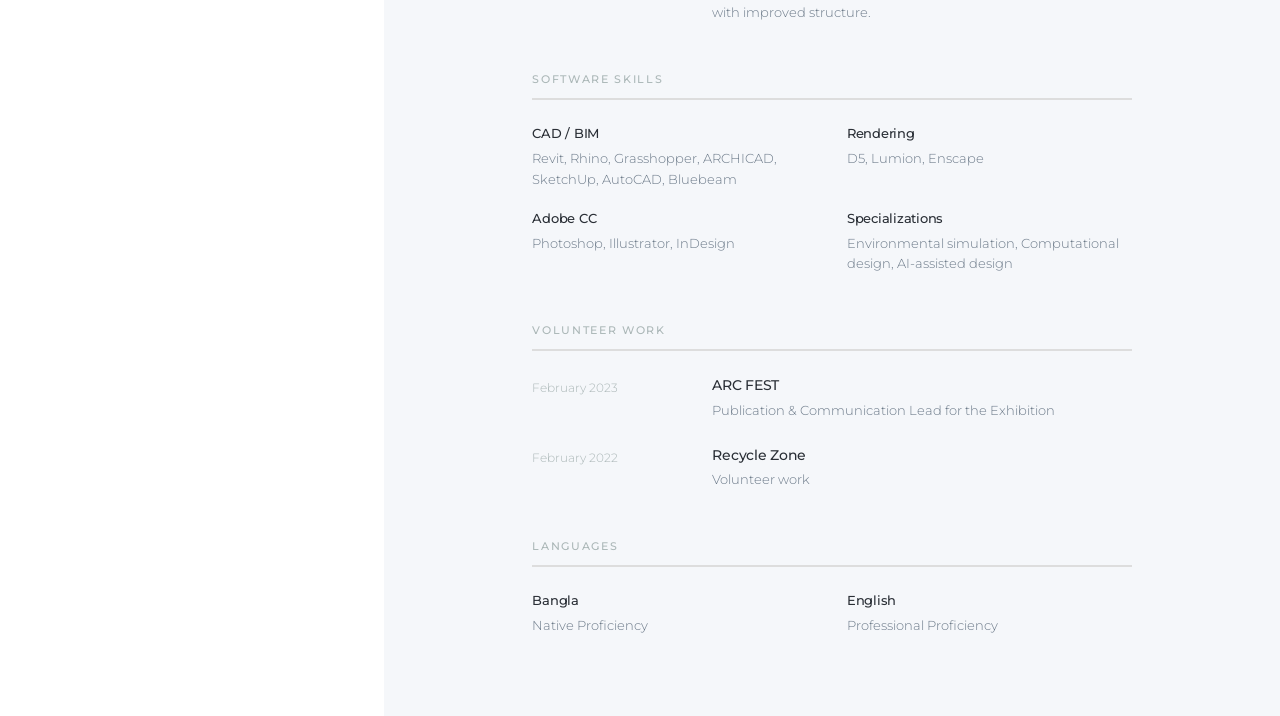
==== commit 1729f3e5: "v2" ====
--- a/about.html
+++ b/about.html
@@ -131,13 +131,7 @@
                         <div class="about-profile-text">
                             <h1>Afrin Jahan Moury</h1>
                             <p class="about-bio">
-                                Architecture Graduate with a passion for design that bridges sustainability, human experience, and cultural context. Currently completing a Master of Architecture at the University of Illinois Urbana-Champaign, specializing in Building Performance and Tall Building Design.
-                            </p>
-                            <p class="about-bio">
-                                Her work spans a wide range of typologies and scales — from high-rise residential towers in Dhaka and a maritime cultural centre in Jeju, South Korea, to a thesis project transforming Dhaka's waste infrastructure into public parkland, recognized as a top-50 finalist in the Tamayouz International Award for Graduation Projects.
-                            </p>
-                            <p class="about-bio">
-                                She brings both technical rigor and formal creativity to every project, with experience in BIM coordination, computational design, environmental simulation, and design-build practice.
+                                With an unparalleled passion for travel, I love experiencing new cultures especially through an architectural lens. Having been an inquisitive soul, critical thinking has always been a big part of my life. My mind was constantly looking at different ways to perceive things. And that is my approach towards design and architecture.
                             </p>
 
                             <!-- Download buttons -->
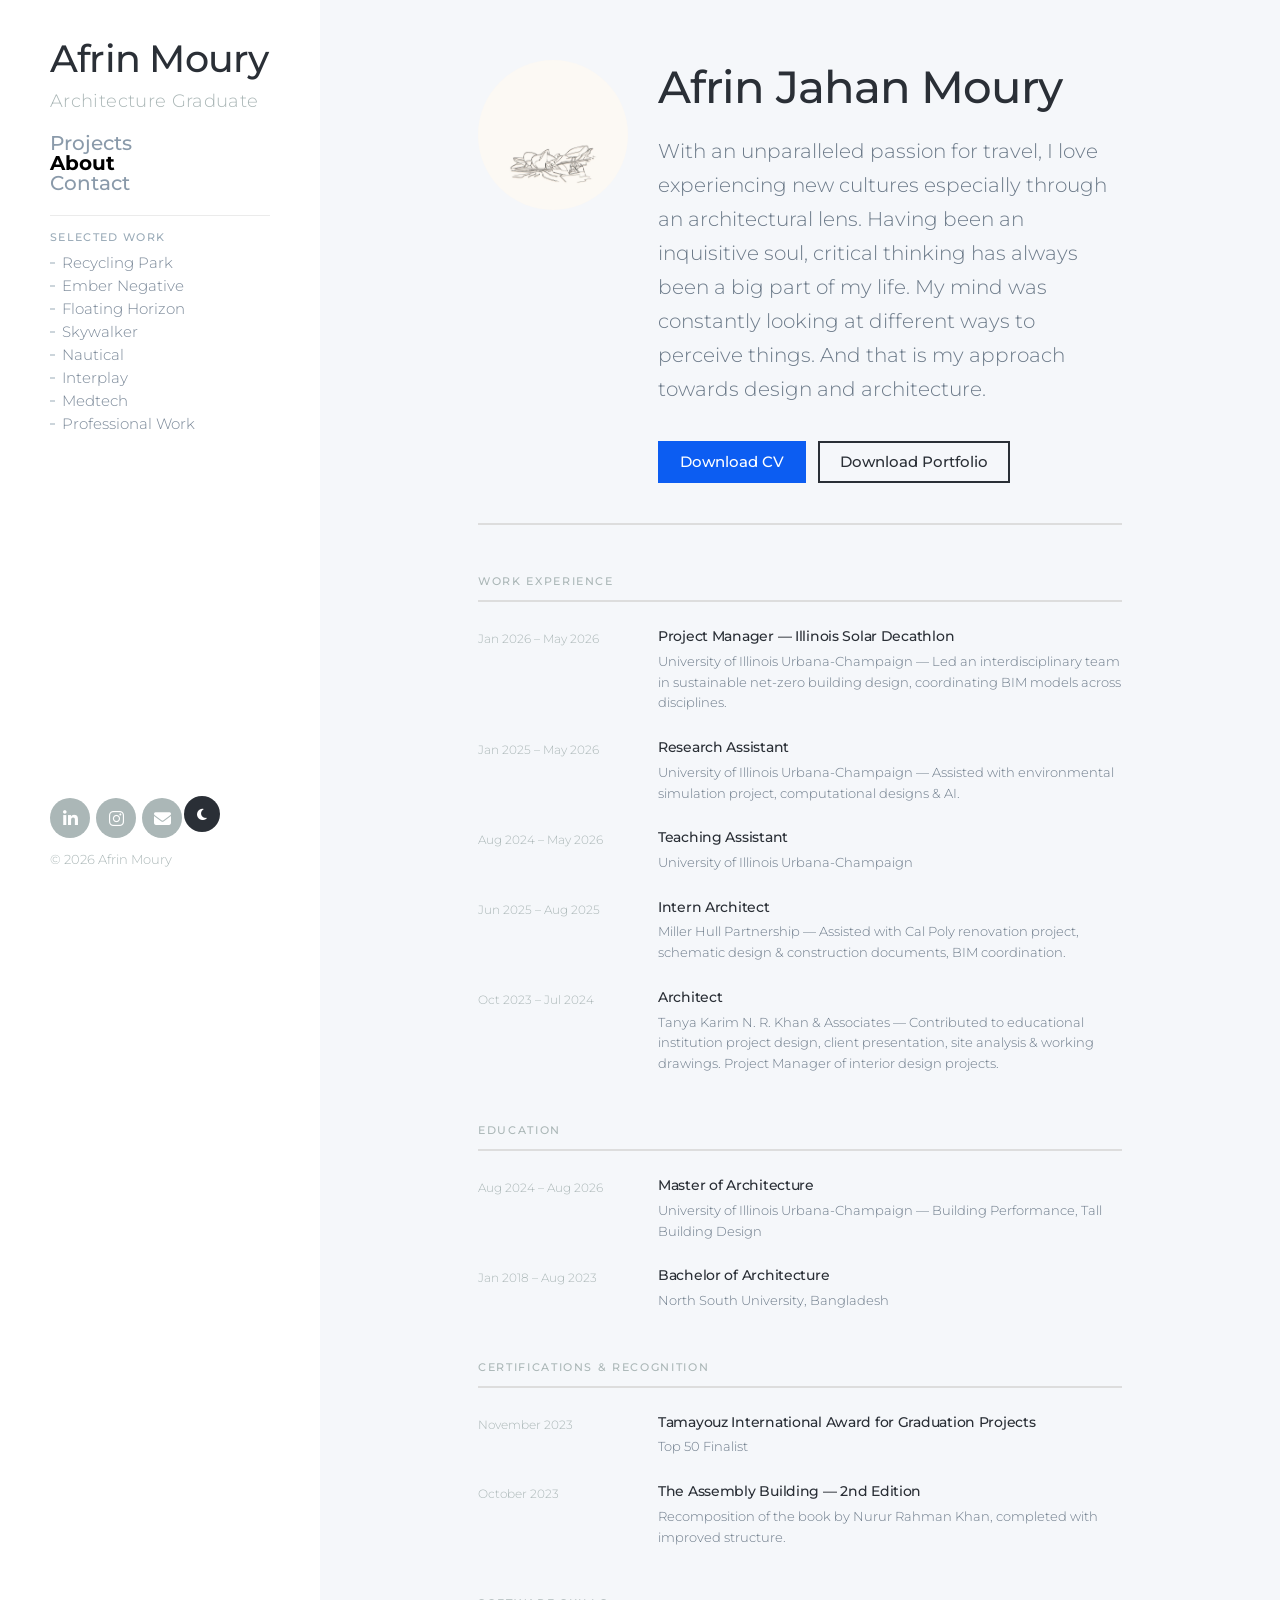
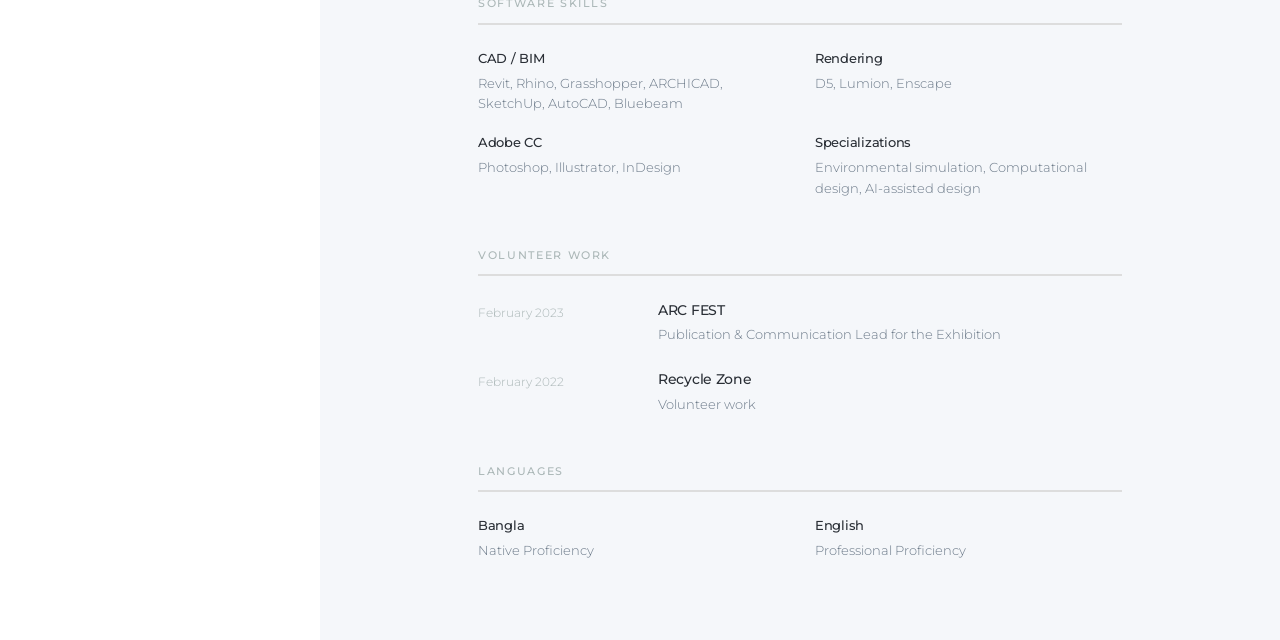
==== commit 2c40dadb: "v3" ====
--- a/about.html
+++ b/about.html
@@ -14,6 +14,7 @@
     <link href="https://fonts.googleapis.com/css2?family=Montserrat:wght@300;500&display=swap" rel="stylesheet" />
     <link rel="stylesheet" href="https://cdnjs.cloudflare.com/ajax/libs/font-awesome/6.5.0/css/all.min.css" crossorigin="anonymous" />
     <link rel="stylesheet" href="css/style.css" />
+    <script>(function(){var t=localStorage.getItem("theme");if(t)document.documentElement.setAttribute("data-theme",t);})();</script>
 </head>
 
 <body class="loading">
@@ -86,6 +87,9 @@
                     <li class="menu__list__item">
                         <a href="projects/medtech.html" class="menu__list__item__link">Medtech</a>
                     </li>
+                    <li class="menu__list__item">
+                        <a href="projects/professional-work.html" class="menu__list__item__link">Professional Work</a>
+                    </li>
                 </ul>
             </div>
 
@@ -110,8 +114,8 @@
                 <div class="footer__copyright">
                     <span>© 2026 Afrin Moury</span>
                 </div>
+                <button id="theme-toggle" class="theme-toggle" aria-label="Toggle dark mode"><i class="fas fa-moon"></i></button>
             </div>
-
         </div>
     </header>
 
@@ -319,6 +323,5 @@
         </div>
     </footer>
 
-    <script src="js/main.js"></script>
-</body>
+    <script src="js/main.js"></script></body>
 </html>
--- a/css/style.css
+++ b/css/style.css
@@ -202,7 +202,7 @@
 
 @media only screen and (min-width: 1024px) {
     .page {
-        padding-left: 30%;
+        padding-left: 25%;
     }
 }
 
@@ -224,7 +224,7 @@
         top: 0;
         left: 0;
         bottom: 0;
-        width: 30%;
+        width: 25%;
         padding: 0;
     }
 }
@@ -236,13 +236,13 @@
 @media only screen and (min-width: 1024px) {
     .header__content {
         min-height: 100vh;
-        padding: 40px 40px 135px;
+        padding: 30px 36px 120px;
     }
 }
 
 @media only screen and (min-width: 1220px) {
     .header__content {
-        padding: 60px 60px 145px;
+        padding: 40px 50px 130px;
     }
 }
 
@@ -264,26 +264,26 @@
 }
 
 @media only screen and (min-width: 1220px) {
-    .header__title { font-size: 45px; }
+    .header__title { font-size: 38px; }
 }
 
 .header__tagline {
-    margin-top: 20px;
-    font-size: 16px;
+    margin-top: 10px;
+    font-size: 14px;
     font-weight: 300;
-    letter-spacing: 0;
+    letter-spacing: 0.02em;
     line-height: 1.5;
-    color: #6c7a89;
-}
-
-@media only screen and (min-width: 768px) {
-    .header__tagline { font-size: 18px; }
+    color: #abb7b7;
+}
+
+@media only screen and (min-width: 768px) {
+    .header__tagline { font-size: 15px; }
 }
 
 @media only screen and (min-width: 1220px) {
     .header__tagline {
-        margin-top: 30px;
-        font-size: 20px;
+        margin-top: 10px;
+        font-size: 18px;
     }
 }
 
@@ -293,11 +293,11 @@
 }
 
 @media only screen and (min-width: 1024px) {
-    .menu { margin-top: 20px; }
-}
-
-@media only screen and (min-width: 1220px) {
-    .menu { margin-top: 30px; }
+    .menu { margin-top: 14px; }
+}
+
+@media only screen and (min-width: 1220px) {
+    .menu { margin-top: 18px; }
 }
 
 /* Hamburger toggle */
@@ -432,17 +432,17 @@
     .menu__list__item__link {
         display: inline;
         padding: 0;
-        font-size: 15px;
+        font-size: 18px;
+        color: #8a9aaa;
+    }
+
+    .menu__list__item__link:hover {
         color: #2a2f36;
     }
-
-    .menu__list__item__link:hover {
-        color: #0c5df2;
-    }
-}
-
-@media only screen and (min-width: 1220px) {
-    .menu__list__item__link { font-size: 16px; }
+}
+
+@media only screen and (min-width: 1220px) {
+    .menu__list__item__link { font-size: 20px; }
 }
 
 .menu__list__item__link.cc-active,
@@ -453,7 +453,8 @@
 @media only screen and (min-width: 1024px) {
     .menu__list__item__link.cc-active,
     .menu__list__item__link.active-link {
-        color: #0c5df2;
+        color: #000;
+        font-weight: 700;
     }
 }
 
@@ -465,16 +466,32 @@
 @media only screen and (min-width: 1024px) {
     .projects-menu {
         display: block;
-        margin-top: 20px;
-    }
-}
-
-@media only screen and (min-width: 1220px) {
-    .projects-menu { margin-top: 30px; }
+        margin-top: 18px;
+        border-top: 1px solid #ebebeb;
+        padding-top: 14px;
+    }
+
+    .projects-menu::before {
+        content: 'Selected Work';
+        display: block;
+        font-size: 11px;
+        font-weight: 500;
+        letter-spacing: 0.12em;
+        text-transform: uppercase;
+        color: #9aabb8;
+        margin-bottom: 10px;
+    }
+}
+
+@media only screen and (min-width: 1220px) {
+    .projects-menu {
+        margin-top: 22px;
+        padding-top: 16px;
+    }
 }
 
 .projects-menu .menu__list__item {
-    margin-top: 8px;
+    margin-top: 4px;
 }
 
 .projects-menu .menu__list__item:first-child {
@@ -483,23 +500,51 @@
 
 .projects-menu .menu__list__item__link {
     display: block;
-    font-size: 13px;
-    color: #6c7a89;
+    font-size: 14px;
+    color: #7a8898;
     font-weight: 300;
-    padding: 0;
-}
-
-@media only screen and (min-width: 1220px) {
-    .projects-menu .menu__list__item__link { font-size: 14px; }
+    padding: 2px 0 2px 12px;
+    position: relative;
+    transition: color 0.15s ease;
+}
+
+.projects-menu .menu__list__item__link::before {
+    content: '';
+    position: absolute;
+    left: 0;
+    top: 50%;
+    transform: translateY(-50%);
+    width: 5px;
+    height: 1px;
+    background: #9aabb8;
+    transition: background 0.15s ease, width 0.15s ease;
+}
+
+@media only screen and (min-width: 1220px) {
+    .projects-menu .menu__list__item__link { font-size: 15px; }
 }
 
 .projects-menu .menu__list__item__link:hover,
 .projects-menu .menu__list__item__link.active-link {
-    color: #0c5df2;
-}
-
-/* === HEADER LOWER (desktop socials + copyright) === */
-.header__lower {
+    color: #2a2f36;
+    font-weight: 500;
+}
+
+.projects-menu .menu__list__item__link.active-link {
+    color: #000;
+    font-weight: 700;
+}
+
+.projects-menu .menu__list__item__link:hover::before,
+.projects-menu .menu__list__item__link.active-link::before {
+    background: #2a2f36;
+    width: 8px;
+}
+
+/* === HEADER LOWER (desktop socials + copyright; button always visible) === */
+/* Not display:none — so the position:fixed theme button inside still renders on mobile */
+.header__lower > .socials,
+.header__lower > .footer__copyright {
     display: none;
 }
 
@@ -507,15 +552,23 @@
     .header__lower {
         display: block;
         position: absolute;
-        bottom: 30px;
-        left: 40px;
+        bottom: 28px;
+        left: 36px;
+        right: 36px;
+    }
+    .header__lower > .socials {
+        display: block;
+    }
+    .header__lower > .footer__copyright {
+        display: block;
     }
 }
 
 @media only screen and (min-width: 1220px) {
     .header__lower {
-        bottom: 40px;
-        left: 60px;
+        bottom: 34px;
+        left: 50px;
+        right: 50px;
     }
 }
 
@@ -648,20 +701,22 @@
     transform: scale(1.03);
 }
 
-/* Blue hover overlay */
+/* Hover overlay — title at top, desc at bottom */
 .portfolio-item__content {
     position: absolute;
-    top: 10px;
-    right: 10px;
-    bottom: 10px;
-    left: 10px;
+    top: 0;
+    right: 0;
+    bottom: 0;
+    left: 0;
     display: flex;
-    align-items: center;
-    justify-content: center;
-    background: rgba(12, 93, 242, 0.8);
+    flex-direction: column;
+    align-items: flex-start;
+    justify-content: space-between;
+    padding: 20px 22px;
+    background: rgba(20, 20, 20, 0.55);
     opacity: 0;
     visibility: hidden;
-    transition: all 0.2s ease-in-out;
+    transition: opacity 0.3s ease, visibility 0.3s ease;
 }
 
 @media only screen and (min-width: 1024px) {
@@ -672,15 +727,16 @@
 }
 
 .portfolio-item__info {
-    text-align: center;
-    padding: 10px;
+    padding: 0;
+    text-align: left;
+    width: 100%;
 }
 
 .portfolio-item__title {
     color: #fff;
-    font-size: 16px;
-    font-weight: 500;
-    letter-spacing: -0.02em;
+    font-size: 18px;
+    font-weight: 500;
+    letter-spacing: 0.02em;
     line-height: 1.2;
 }
 
@@ -693,19 +749,35 @@
 }
 
 .portfolio-item__subtitle {
-    margin-top: 5px;
+    margin-top: 6px;
+    color: rgba(255, 255, 255, 0.85);
+    font-size: 11px;
+    font-weight: 300;
+    letter-spacing: 0.03em;
+    text-transform: uppercase;
+}
+
+@media only screen and (min-width: 768px) {
+    .portfolio-item__subtitle { font-size: 12px; }
+}
+
+@media only screen and (min-width: 1220px) {
+    .portfolio-item__subtitle { font-size: 12px; }
+}
+
+.portfolio-item__desc {
+    margin-top: 10px;
     color: rgba(255, 255, 255, 0.75);
     font-size: 11px;
     font-weight: 300;
-    letter-spacing: 0;
-}
-
-@media only screen and (min-width: 768px) {
-    .portfolio-item__subtitle { font-size: 13px; }
-}
-
-@media only screen and (min-width: 1220px) {
-    .portfolio-item__subtitle { font-size: 15px; }
+    line-height: 1.6;
+    max-width: 200px;
+    margin-left: auto;
+    margin-right: auto;
+}
+
+@media only screen and (min-width: 1220px) {
+    .portfolio-item__desc { font-size: 12px; max-width: 220px; }
 }
 
 /* Mobile caption below image */
@@ -900,7 +972,7 @@
 
 .project-nav__label {
     display: block;
-    font-size: 11px;
+    font-size: 1px;
     font-weight: 300;
     letter-spacing: 0.1em;
     text-transform: uppercase;
@@ -1234,7 +1306,7 @@
 .btn:hover {
     background: #0c24f2;
     border-color: #0c24f2;
-    color: #fff;
+    color: #ffffff;
 }
 
 .btn--light {
@@ -1373,3 +1445,329 @@
 .contact-info-row a:hover {
     color: #0c5df2;
 }
+
+/* ================================================
+   THEME TOGGLE BUTTON
+   ================================================ */
+.theme-toggle {
+    /* Mobile: fixed bottom-right so it's always reachable */
+    position: fixed;
+    bottom: 22px;
+    right: 22px;
+    width: 38px;
+    height: 38px;
+    border-radius: 50%;
+    background: #2a2f36;
+    color: #fff;
+    border: none;
+    cursor: pointer;
+    display: flex;
+    align-items: center;
+    justify-content: center;
+    font-size: 14px;
+    z-index: 1100;
+    transition: background 0.2s ease, transform 0.15s ease, box-shadow 0.2s ease;
+    box-shadow: 0 2px 10px rgba(0, 0, 0, 0.2);
+}
+
+@media only screen and (min-width: 1024px) {
+    .theme-toggle {
+        /* Desktop: absolute within the fixed sidebar */
+        position: absolute;
+        bottom: 28px;
+        right: 36px;
+        top: auto;
+        left: auto;
+        width: 36px;
+        height: 36px;
+        font-size: 13px;
+        box-shadow: none;
+    }
+}
+
+@media only screen and (min-width: 1220px) {
+    .theme-toggle {
+        bottom: 34px;
+        right: 50px;
+    }
+}
+
+.theme-toggle:hover {
+    background: #0c5df2;
+    transform: scale(1.1);
+}
+
+/* ================================================
+   DARK MODE OVERRIDES
+   ================================================ */
+
+[data-theme="dark"] body {
+    background: #2b2d31;
+    color: #96a0ad;
+}
+
+[data-theme="dark"] h1,
+[data-theme="dark"] h2,
+[data-theme="dark"] h3,
+[data-theme="dark"] h4,
+[data-theme="dark"] h5,
+[data-theme="dark"] h6 {
+    color: #d8dde4;
+}
+
+[data-theme="dark"] a {
+    color: #d8dde4;
+}
+
+[data-theme="dark"] a:hover {
+    color: #d8dde4;
+}
+
+[data-theme="dark"] hr {
+    background: #3f444d;
+}
+
+[data-theme="dark"] .header {
+    background: #1e2028;
+}
+
+[data-theme="dark"] .header__title {
+    color: #d8dde4;
+}
+
+[data-theme="dark"] .header__title:hover {
+    color: #fff;
+}
+
+[data-theme="dark"] .header__tagline {
+    color: #4e5664;
+}
+
+/* Main nav: muted default, white on hover, bold white when active */
+[data-theme="dark"] .menu__list__item__link {
+    color: #6e7e90;
+}
+
+[data-theme="dark"] .menu__list__item__link:hover {
+    color: #d8dde4;
+}
+
+[data-theme="dark"] .menu__list__item__link.cc-active,
+[data-theme="dark"] .menu__list__item__link.active-link {
+    color: #fff;
+    font-weight: 700;
+}
+
+/* Projects sidebar list */
+[data-theme="dark"] .projects-menu {
+    border-top-color: #3f444d;
+}
+
+[data-theme="dark"] .projects-menu::before {
+    color: #4e5664;
+}
+
+[data-theme="dark"] .projects-menu .menu__list__item__link {
+    color: #5e6878;
+}
+
+[data-theme="dark"] .projects-menu .menu__list__item__link::before {
+    background: #4e5664;
+}
+
+[data-theme="dark"] .projects-menu .menu__list__item__link:hover,
+[data-theme="dark"] .projects-menu .menu__list__item__link.active-link {
+    color: #d8dde4;
+}
+
+[data-theme="dark"] .projects-menu .menu__list__item__link.active-link {
+    color: #fff;
+    font-weight: 700;
+}
+
+[data-theme="dark"] .projects-menu .menu__list__item__link:hover::before,
+[data-theme="dark"] .projects-menu .menu__list__item__link.active-link::before {
+    background: #d8dde4;
+}
+
+[data-theme="dark"] .socials__item__link {
+    background: #3f444d;
+}
+
+[data-theme="dark"] .socials__item__link:hover {
+    background: #5a8ff0;
+}
+
+[data-theme="dark"] .footer {
+    background: #1e2028;
+}
+
+[data-theme="dark"] .footer__copyright {
+    color: #4e5664;
+}
+
+[data-theme="dark"] .portfolio-item__caption-title {
+    color: #d8dde4;
+}
+
+[data-theme="dark"] .portfolio-item__caption-sub {
+    color: #5e6878;
+}
+
+[data-theme="dark"] .theme-toggle {
+    background: #d8dde4;
+    color: #2b2d31;
+}
+
+[data-theme="dark"] .theme-toggle:hover {
+    background: #5a8ff0;
+    color: #fff;
+}
+
+[data-theme="dark"] .single {
+    background: #313338;
+}
+
+[data-theme="dark"] .project-title {
+    color: #d8dde4;
+}
+
+[data-theme="dark"] .project-meta-label {
+    color: #d8dde4;
+}
+
+[data-theme="dark"] .project-meta-value {
+    color: #96a0ad;
+}
+
+[data-theme="dark"] .concept-label {
+    color: #4e5664;
+}
+
+[data-theme="dark"] .concept-text {
+    color: #96a0ad;
+}
+
+[data-theme="dark"] .project-nav {
+    border-top-color: #3f444d;
+}
+
+[data-theme="dark"] .project-nav__link {
+    color: #5e6878;
+}
+
+[data-theme="dark"] .project-nav__link:hover {
+    color: #d8dde4;
+}
+
+[data-theme="dark"] .project-nav__label {
+    color: #4e5664;
+}
+
+[data-theme="dark"] .lightbox {
+    background: rgba(30, 32, 40, 0.96);
+}
+
+[data-theme="dark"] .lightbox__close,
+[data-theme="dark"] .lightbox__prev,
+[data-theme="dark"] .lightbox__next {
+    color: #d8dde4;
+}
+
+[data-theme="dark"] .lightbox__close:hover,
+[data-theme="dark"] .lightbox__prev:hover,
+[data-theme="dark"] .lightbox__next:hover {
+    color: #5a8ff0;
+}
+
+[data-theme="dark"] .intro {
+    background: #313338;
+}
+
+[data-theme="dark"] .about-photo {
+    background: #3f444d;
+}
+
+[data-theme="dark"] .about-bio {
+    color: #96a0ad;
+}
+
+[data-theme="dark"] .cv-section-title {
+    color: #4e5664;
+    border-bottom-color: #3f444d;
+}
+
+[data-theme="dark"] .cv-entry-date {
+    color: #5e6878;
+}
+
+[data-theme="dark"] .cv-entry-content h3 {
+    color: #d8dde4;
+}
+
+[data-theme="dark"] .cv-entry-content p {
+    color: #96a0ad;
+}
+
+[data-theme="dark"] .skill-item h3 {
+    color: #d8dde4;
+}
+
+[data-theme="dark"] .skill-item p {
+    color: #96a0ad;
+}
+
+[data-theme="dark"] .btn--light {
+    border-color: #d8dde4;
+    color: #d8dde4;
+}
+
+[data-theme="dark"] .btn--light:hover {
+    background: #5a8ff0;
+    border-color: #5a8ff0;
+    color: #fff;
+}
+
+[data-theme="dark"] .contact-form {
+    background: #313338;
+}
+
+[data-theme="dark"] .contact-info {
+    background: #313338;
+}
+
+[data-theme="dark"] .contact-form__label {
+    color: #96a0ad;
+}
+
+[data-theme="dark"] .contact-form__input,
+[data-theme="dark"] .contact-form__textarea {
+    background: #3f444d;
+    border-color: #4e5664;
+    color: #d8dde4;
+}
+
+[data-theme="dark"] .contact-form__input:focus,
+[data-theme="dark"] .contact-form__textarea:focus {
+    border-color: #5a8ff0;
+}
+
+[data-theme="dark"] .contact-info h2 {
+    color: #d8dde4;
+}
+
+[data-theme="dark"] .contact-info-row {
+    color: #96a0ad;
+}
+
+[data-theme="dark"] .contact-info-row i {
+    color: #4e5664;
+}
+
+[data-theme="dark"] .contact-info-row a {
+    color: #96a0ad;
+}
+
+[data-theme="dark"] .contact-info-row a:hover {
+    color: #5a8ff0;
+}
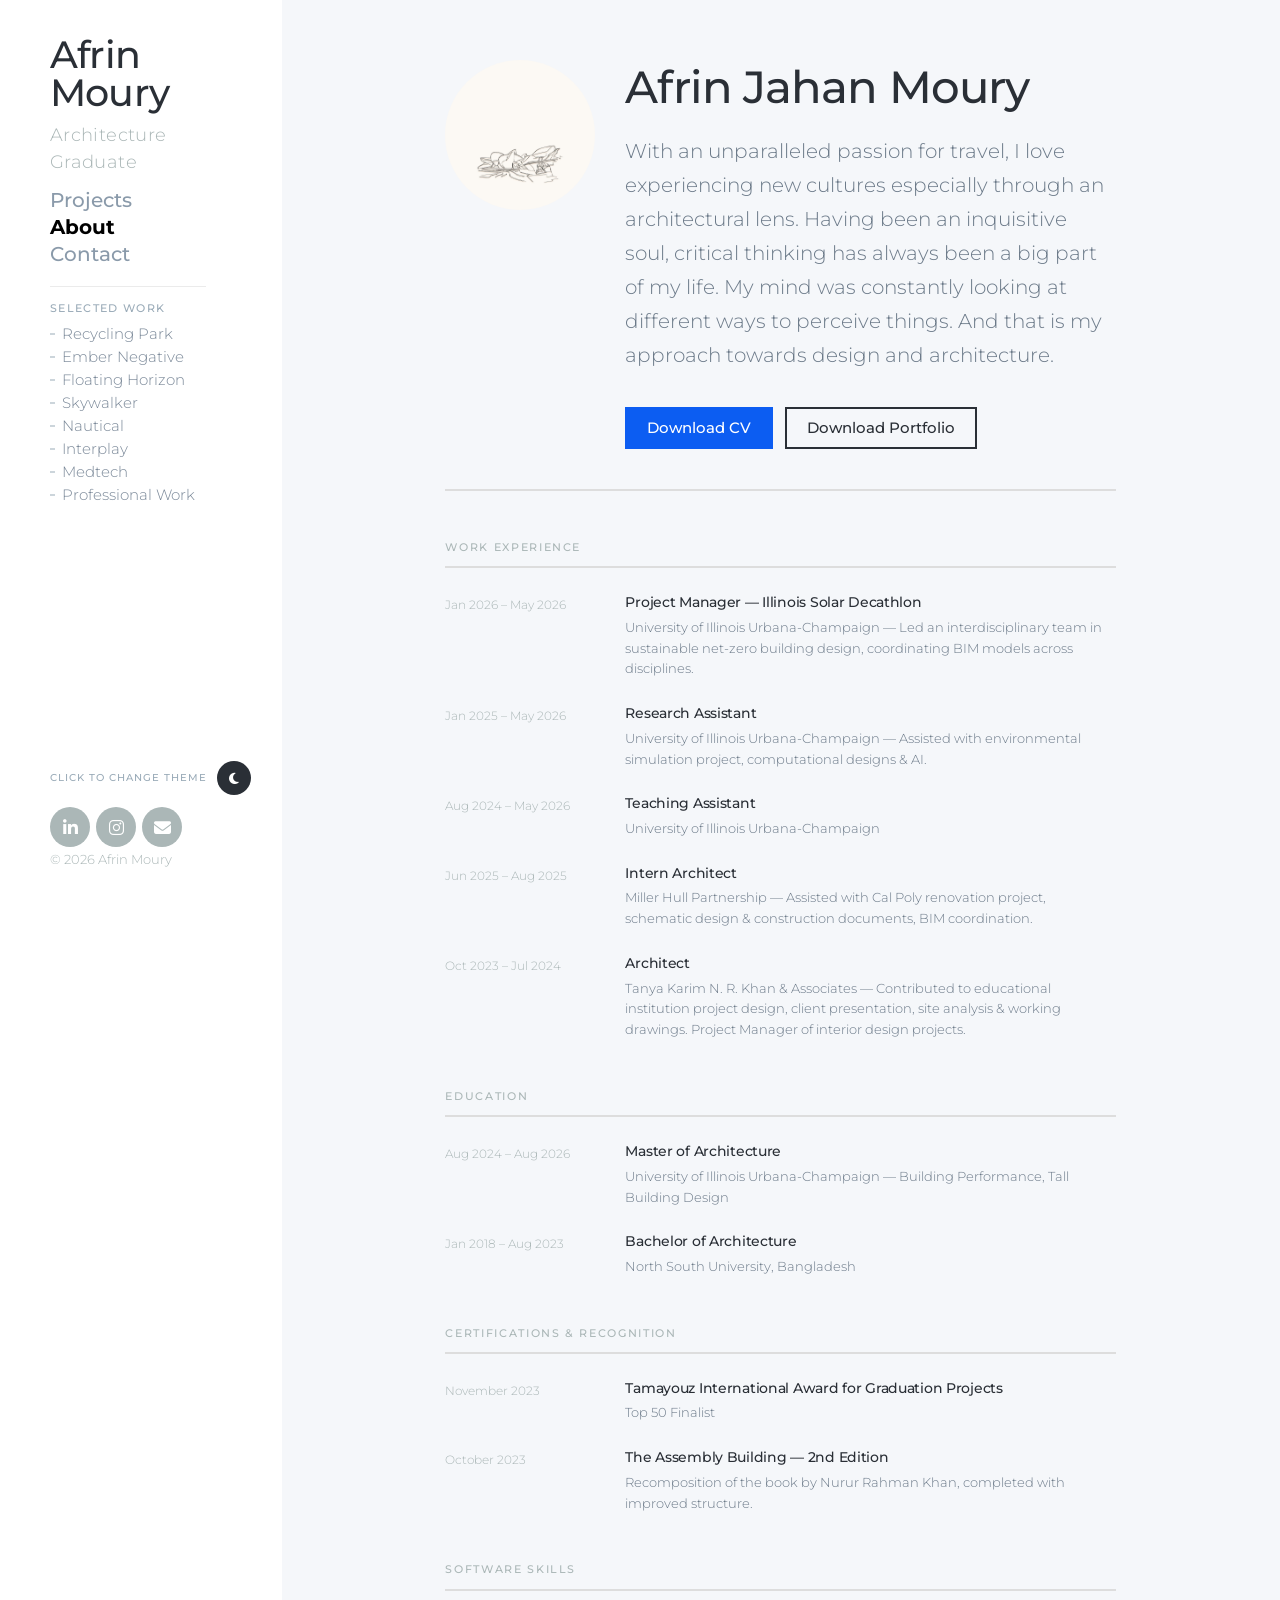
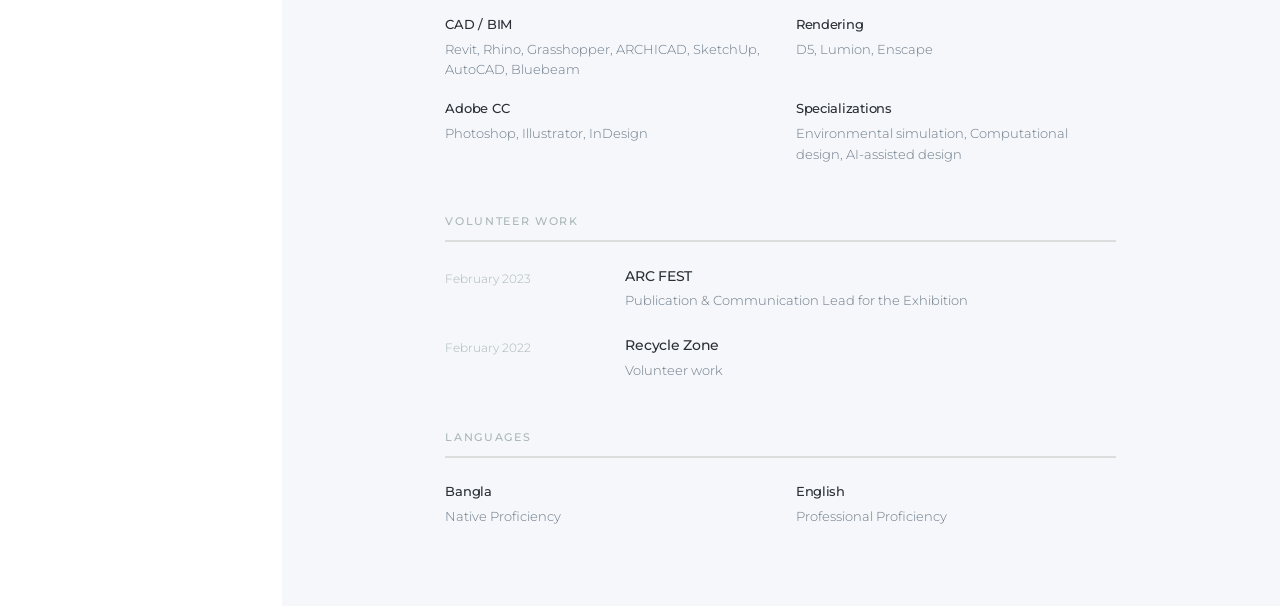
==== commit aa1e8a89: "v4" ====
--- a/about.html
+++ b/about.html
@@ -94,6 +94,10 @@
             </div>
 
             <div class="header__lower">
+                <div class="theme-row">
+                    <span class="theme-label">Click to change theme</span>
+                    <button id="theme-toggle" class="theme-toggle" aria-label="Toggle dark mode"><i class="fas fa-moon"></i></button>
+                </div>
                 <ul class="socials">
                     <li class="socials__item">
                         <a href="https://www.linkedin.com" target="_blank" rel="noopener" class="socials__item__link" title="LinkedIn">
@@ -114,7 +118,6 @@
                 <div class="footer__copyright">
                     <span>© 2026 Afrin Moury</span>
                 </div>
-                <button id="theme-toggle" class="theme-toggle" aria-label="Toggle dark mode"><i class="fas fa-moon"></i></button>
             </div>
         </div>
     </header>
--- a/css/style.css
+++ b/css/style.css
@@ -202,7 +202,7 @@
 
 @media only screen and (min-width: 1024px) {
     .page {
-        padding-left: 25%;
+        padding-left: 22%;
     }
 }
 
@@ -224,8 +224,14 @@
         top: 0;
         left: 0;
         bottom: 0;
-        width: 25%;
+        width: 20%;
         padding: 0;
+        background-image: url(../../ds/c3.png);
+        background-size: cover;
+        background-position: center top;
+    }
+    .header__content {
+        background: rgba(255, 255, 255, 0.26);
     }
 }
 
@@ -236,13 +242,13 @@
 @media only screen and (min-width: 1024px) {
     .header__content {
         min-height: 100vh;
-        padding: 30px 36px 120px;
+        padding: 28px 36px 100px;
     }
 }
 
 @media only screen and (min-width: 1220px) {
     .header__content {
-        padding: 40px 50px 130px;
+        padding: 36px 50px 110px;
     }
 }
 
@@ -293,11 +299,11 @@
 }
 
 @media only screen and (min-width: 1024px) {
+    .menu { margin-top: 10px; }
+}
+
+@media only screen and (min-width: 1220px) {
     .menu { margin-top: 14px; }
-}
-
-@media only screen and (min-width: 1220px) {
-    .menu { margin-top: 18px; }
 }
 
 /* Hamburger toggle */
@@ -429,6 +435,14 @@
 }
 
 @media only screen and (min-width: 1024px) {
+    /* Gap between Projects / About / Contact */
+    .menu .menu__list__item {
+        margin-top: 7px;
+    }
+    .menu .menu__list__item:first-child {
+        margin-top: 0;
+    }
+
     .menu__list__item__link {
         display: inline;
         padding: 0;
@@ -466,9 +480,9 @@
 @media only screen and (min-width: 1024px) {
     .projects-menu {
         display: block;
-        margin-top: 18px;
+        margin-top: 14px;
         border-top: 1px solid #ebebeb;
-        padding-top: 14px;
+        padding-top: 12px;
     }
 
     .projects-menu::before {
@@ -558,9 +572,11 @@
     }
     .header__lower > .socials {
         display: block;
+        margin-top: 12px;
     }
     .header__lower > .footer__copyright {
         display: block;
+        margin-top: 6px;
     }
 }
 
@@ -1449,6 +1465,36 @@
 /* ================================================
    THEME TOGGLE BUTTON
    ================================================ */
+.theme-row {
+    /* allow button to remain position:fixed on mobile */
+}
+
+.theme-label {
+    display: none;
+}
+
+@media only screen and (min-width: 1024px) {
+    .theme-row {
+        display: flex;
+        align-items: center;
+        gap: 10px;
+        margin-bottom: 4px;
+    }
+    .theme-label {
+        display: block;
+        font-size: 10px;
+        font-weight: 500;
+        letter-spacing: 0.1em;
+        text-transform: uppercase;
+        color: #9aabb8;
+        white-space: nowrap;
+    }
+}
+
+[data-theme="dark"] .theme-label {
+    color: #6e7e90;
+}
+
 .theme-toggle {
     /* Mobile: fixed bottom-right so it's always reachable */
     position: fixed;
@@ -1472,23 +1518,20 @@
 
 @media only screen and (min-width: 1024px) {
     .theme-toggle {
-        /* Desktop: absolute within the fixed sidebar */
-        position: absolute;
-        bottom: 28px;
-        right: 36px;
-        top: auto;
-        left: auto;
-        width: 36px;
-        height: 36px;
+        /* Desktop: in flex row, static flow */
+        position: static;
+        width: 34px;
+        height: 34px;
         font-size: 13px;
         box-shadow: none;
+        flex-shrink: 0;
     }
 }
 
 @media only screen and (min-width: 1220px) {
     .theme-toggle {
-        bottom: 34px;
-        right: 50px;
+        width: 34px;
+        height: 34px;
     }
 }
 
@@ -1531,6 +1574,12 @@
     background: #1e2028;
 }
 
+@media only screen and (min-width: 1024px) {
+    [data-theme="dark"] .header__content {
+        background: rgba(30, 32, 40, 0.86);
+    }
+}
+
 [data-theme="dark"] .header__title {
     color: #d8dde4;
 }
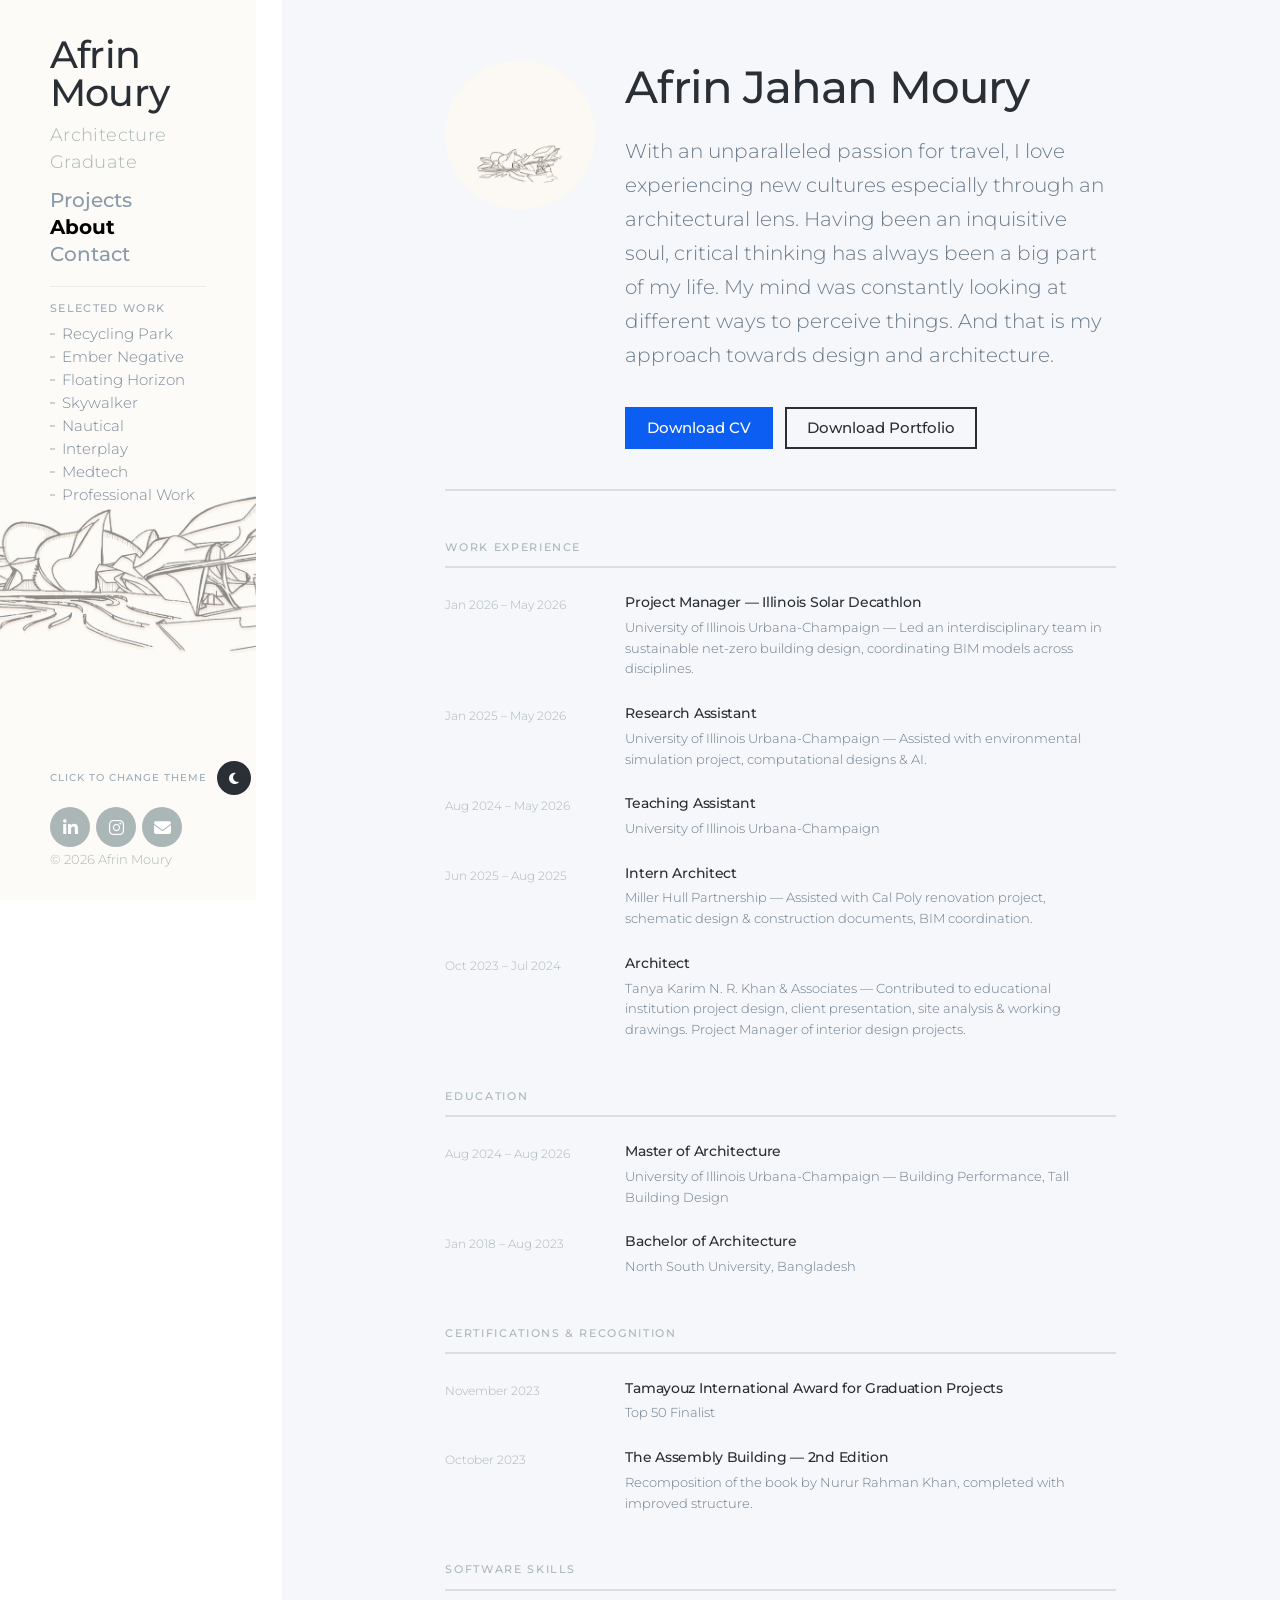
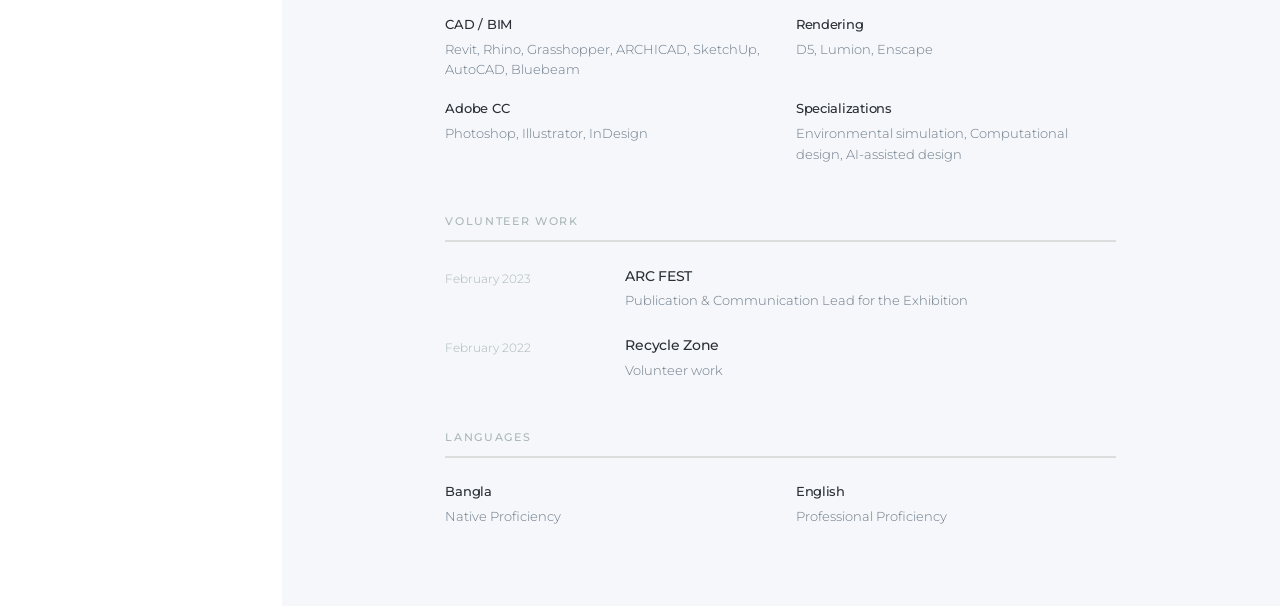
==== commit 5d64ad2b: "v5" ====
--- a/about.html
+++ b/about.html
@@ -39,88 +39,7 @@
     <!-- ============================================================
          HEADER / SIDEBAR
     ============================================================ -->
-    <header class="header">
-        <div class="header__content">
-
-            <a href="index.html" class="header__title">Afrin Moury</a>
-            <p class="header__tagline">Architecture Graduate</p>
-
-            <div class="menu">
-                <div class="menu__toggle js-menu-toggle">
-                    <div class="menu__toggle__icon"><span></span></div>
-                </div>
-                <div class="menu__wrap">
-                    <ul class="menu__list">
-                        <li class="menu__list__item">
-                            <a href="index.html" class="menu__list__item__link">Projects</a>
-                        </li>
-                        <li class="menu__list__item">
-                            <a href="about.html" class="menu__list__item__link">About</a>
-                        </li>
-                        <li class="menu__list__item">
-                            <a href="contact.html" class="menu__list__item__link">Contact</a>
-                        </li>
-                    </ul>
-                </div>
-            </div>
-
-            <div class="projects-menu">
-                <ul class="menu__list">
-                    <li class="menu__list__item">
-                        <a href="projects/recycle-park.html" class="menu__list__item__link">Recycling Park</a>
-                    </li>
-                    <li class="menu__list__item">
-                        <a href="projects/ember-negative.html" class="menu__list__item__link">Ember Negative</a>
-                    </li>
-                    <li class="menu__list__item">
-                        <a href="projects/floating-horizon.html" class="menu__list__item__link">Floating Horizon</a>
-                    </li>
-                    <li class="menu__list__item">
-                        <a href="projects/skywalker.html" class="menu__list__item__link">Skywalker</a>
-                    </li>
-                    <li class="menu__list__item">
-                        <a href="projects/nautical.html" class="menu__list__item__link">Nautical</a>
-                    </li>
-                    <li class="menu__list__item">
-                        <a href="projects/interplay.html" class="menu__list__item__link">Interplay</a>
-                    </li>
-                    <li class="menu__list__item">
-                        <a href="projects/medtech.html" class="menu__list__item__link">Medtech</a>
-                    </li>
-                    <li class="menu__list__item">
-                        <a href="projects/professional-work.html" class="menu__list__item__link">Professional Work</a>
-                    </li>
-                </ul>
-            </div>
-
-            <div class="header__lower">
-                <div class="theme-row">
-                    <span class="theme-label">Click to change theme</span>
-                    <button id="theme-toggle" class="theme-toggle" aria-label="Toggle dark mode"><i class="fas fa-moon"></i></button>
-                </div>
-                <ul class="socials">
-                    <li class="socials__item">
-                        <a href="https://www.linkedin.com" target="_blank" rel="noopener" class="socials__item__link" title="LinkedIn">
-                            <i class="fab fa-linkedin-in" aria-hidden="true"></i>
-                        </a>
-                    </li>
-                    <li class="socials__item">
-                        <a href="https://www.instagram.com" target="_blank" rel="noopener" class="socials__item__link" title="Instagram">
-                            <i class="fab fa-instagram" aria-hidden="true"></i>
-                        </a>
-                    </li>
-                    <li class="socials__item">
-                        <a href="mailto:afrinjahan021019@gmail.com" class="socials__item__link" title="Email">
-                            <i class="fas fa-envelope" aria-hidden="true"></i>
-                        </a>
-                    </li>
-                </ul>
-                <div class="footer__copyright">
-                    <span>© 2026 Afrin Moury</span>
-                </div>
-            </div>
-        </div>
-    </header>
+    <div id="site-header"></div>
 
     <!-- ============================================================
          MAIN CONTENT — ABOUT
@@ -303,28 +222,8 @@
     </div>
 
     <!-- Mobile footer -->
-    <footer class="footer">
-        <ul class="socials">
-            <li class="socials__item">
-                <a href="https://www.linkedin.com" target="_blank" rel="noopener" class="socials__item__link" title="LinkedIn">
-                    <i class="fab fa-linkedin-in" aria-hidden="true"></i>
-                </a>
-            </li>
-            <li class="socials__item">
-                <a href="https://www.instagram.com" target="_blank" rel="noopener" class="socials__item__link" title="Instagram">
-                    <i class="fab fa-instagram" aria-hidden="true"></i>
-                </a>
-            </li>
-            <li class="socials__item">
-                <a href="mailto:afrinjahan021019@gmail.com" class="socials__item__link" title="Email">
-                    <i class="fas fa-envelope" aria-hidden="true"></i>
-                </a>
-            </li>
-        </ul>
-        <div class="footer__copyright">
-            <span>© 2026 Afrin Moury</span>
-        </div>
-    </footer>
-
+    <div id="site-footer"></div>
+
+    <script src="js/partials.js"></script>
     <script src="js/main.js"></script></body>
 </html>
--- a/css/style.css
+++ b/css/style.css
@@ -226,7 +226,7 @@
         bottom: 0;
         width: 20%;
         padding: 0;
-        background-image: url(../../ds/c3.png);
+        background-image: url(../assets/images/c3.jpg);
         background-size: cover;
         background-position: center top;
     }
@@ -717,7 +717,7 @@
     transform: scale(1.03);
 }
 
-/* Hover overlay — title at top, desc at bottom */
+/* Hover overlay — title centered, desc at bottom */
 .portfolio-item__content {
     position: absolute;
     top: 0;
@@ -727,9 +727,9 @@
     display: flex;
     flex-direction: column;
     align-items: flex-start;
-    justify-content: space-between;
+    justify-content: flex-start;
     padding: 20px 22px;
-    background: rgba(20, 20, 20, 0.55);
+    background: rgba(20, 20, 20, 0.6);
     opacity: 0;
     visibility: hidden;
     transition: opacity 0.3s ease, visibility 0.3s ease;
@@ -746,10 +746,13 @@
     padding: 0;
     text-align: left;
     width: 100%;
+    flex: 1;
+    display: flex;
+    align-items: center;
 }
 
 .portfolio-item__title {
-    color: #fff;
+    color: #ffffff;
     font-size: 18px;
     font-weight: 500;
     letter-spacing: 0.02em;
@@ -782,18 +785,14 @@
 }
 
 .portfolio-item__desc {
-    margin-top: 10px;
-    color: rgba(255, 255, 255, 0.75);
+    color: rgba(255, 255, 255, 0.8);
     font-size: 11px;
     font-weight: 300;
-    line-height: 1.6;
-    max-width: 200px;
-    margin-left: auto;
-    margin-right: auto;
-}
-
-@media only screen and (min-width: 1220px) {
-    .portfolio-item__desc { font-size: 12px; max-width: 220px; }
+    line-height: 1.55;
+}
+
+@media only screen and (min-width: 1220px) {
+    .portfolio-item__desc { font-size: 12px; }
 }
 
 /* Mobile caption below image */
@@ -1498,11 +1497,11 @@
 .theme-toggle {
     /* Mobile: fixed bottom-right so it's always reachable */
     position: fixed;
-    bottom: 22px;
-    right: 22px;
-    width: 38px;
-    height: 38px;
-    border-radius: 50%;
+    bottom: 15px;
+    right: 15px;
+    width: 15x;
+    height: 15px;
+    border-radius: 100%;
     background: #2a2f36;
     color: #fff;
     border: none;
@@ -1510,7 +1509,7 @@
     display: flex;
     align-items: center;
     justify-content: center;
-    font-size: 14px;
+    font-size: 12px;
     z-index: 1100;
     transition: background 0.2s ease, transform 0.15s ease, box-shadow 0.2s ease;
     box-shadow: 0 2px 10px rgba(0, 0, 0, 0.2);
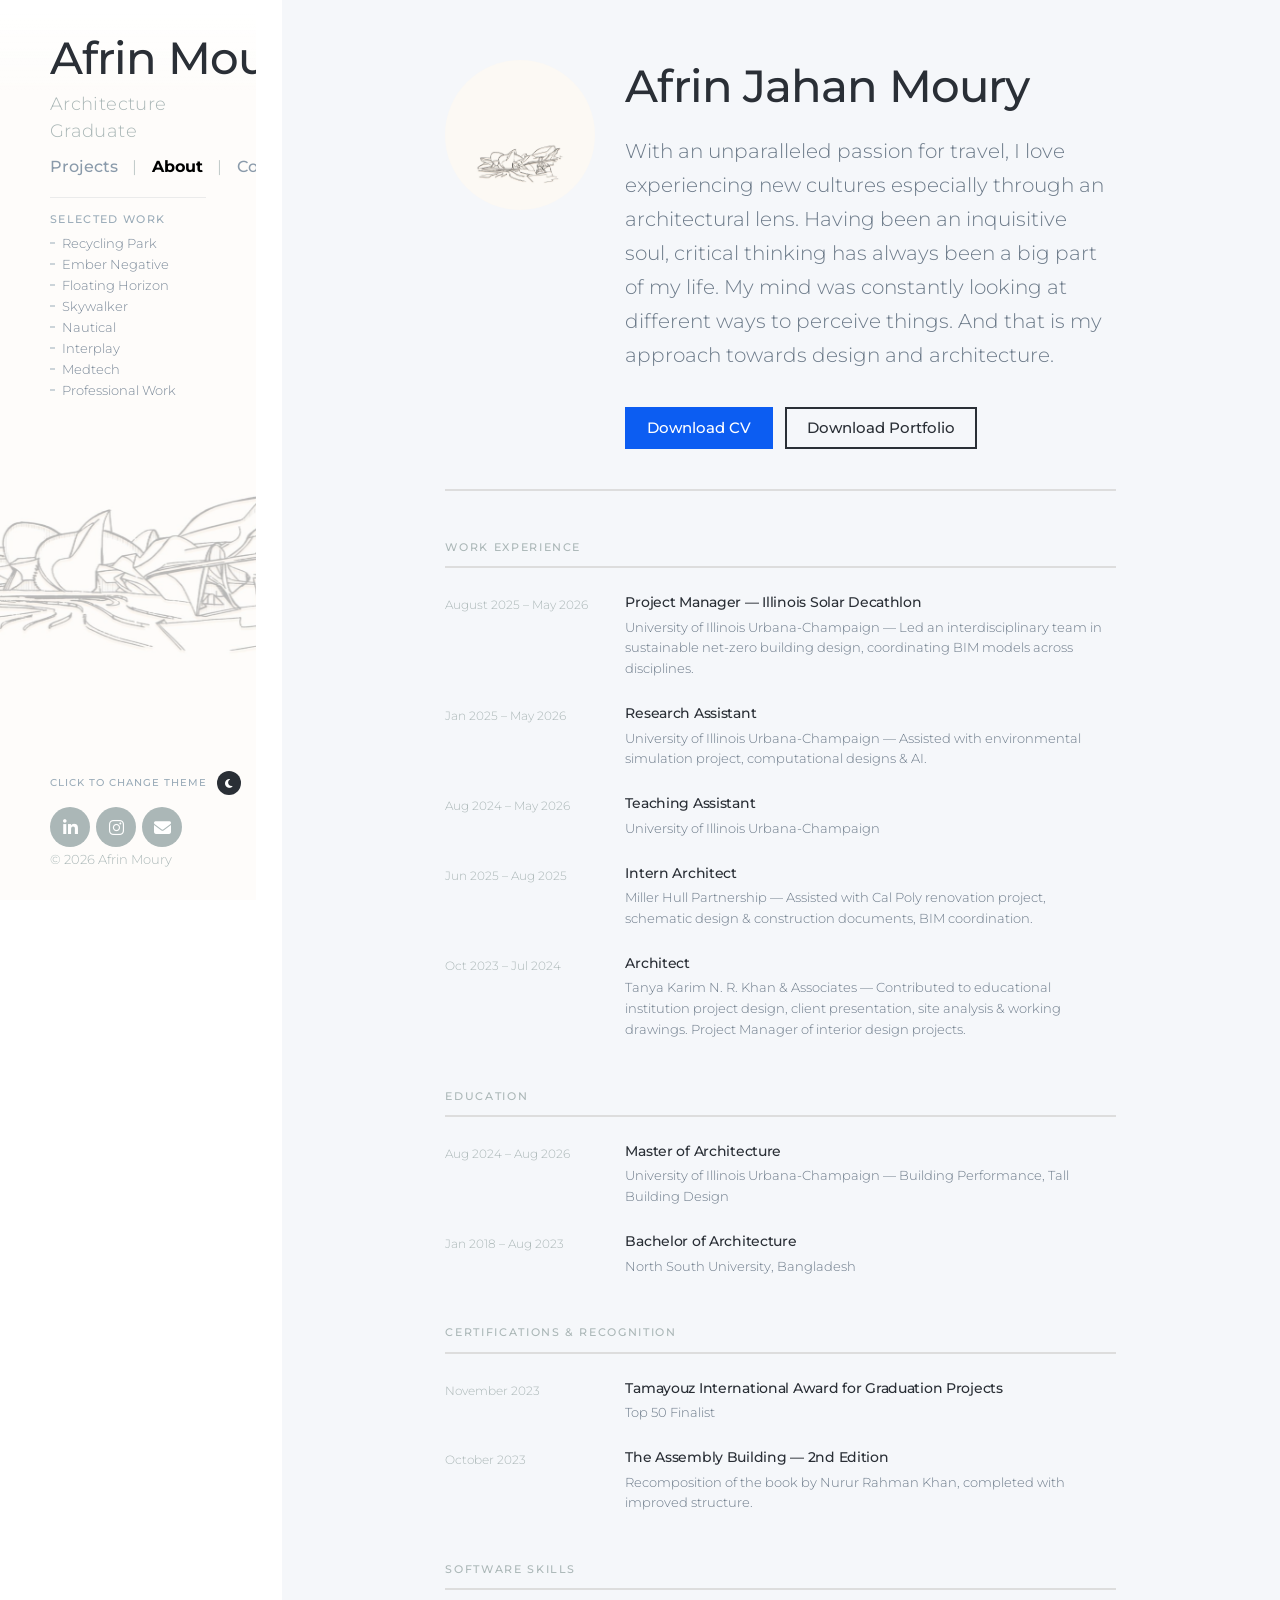
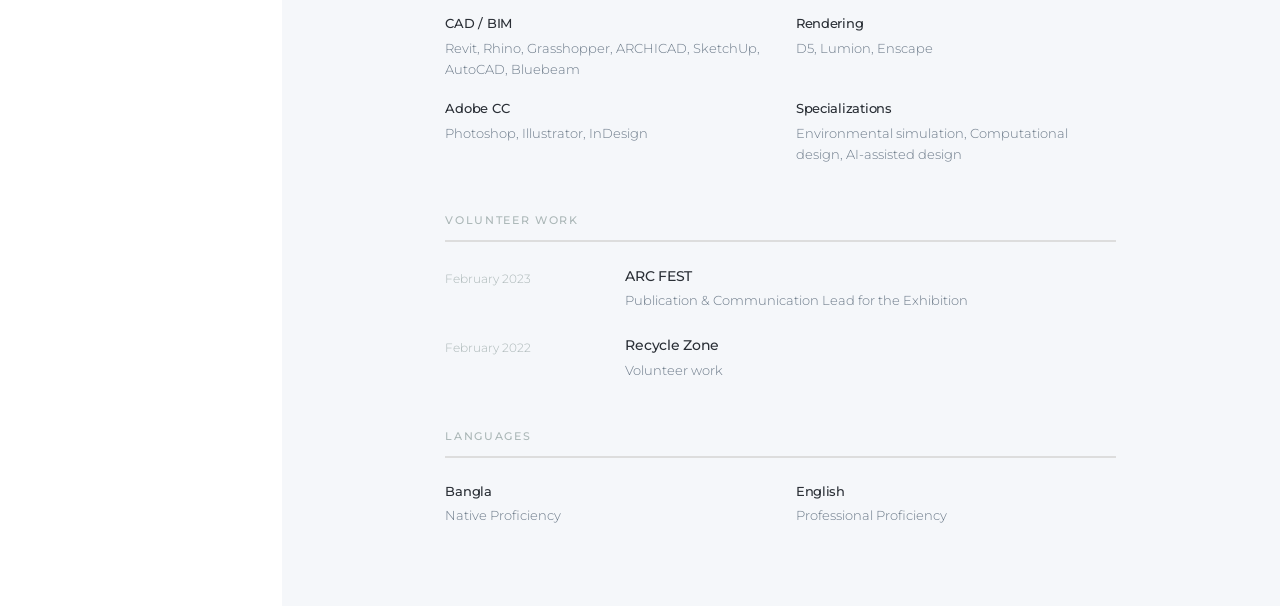
==== commit d7d2c847: "v7" ====
--- a/about.html
+++ b/about.html
@@ -75,7 +75,7 @@
                         <h2 class="cv-section-title">Work Experience</h2>
 
                         <div class="cv-entry">
-                            <div class="cv-entry-date">Jan 2026 – May 2026</div>
+                            <div class="cv-entry-date">August 2025 – May 2026</div>
                             <div class="cv-entry-content">
                                 <h3>Project Manager — Illinois Solar Decathlon</h3>
                                 <p>University of Illinois Urbana-Champaign — Led an interdisciplinary team in sustainable net-zero building design, coordinating BIM models across disciplines.</p>
--- a/css/style.css
+++ b/css/style.css
@@ -1,3 +1,66 @@
+/* Match sidebar and page backgrounds in dark mode */
+[data-theme="dark"] .header,
+[data-theme="dark"] .header__content,
+[data-theme="dark"] .page,
+[data-theme="dark"] .intro {
+    background: #1e2028 !important;
+}
+@media only screen and (min-width: 1024px) {
+    [data-theme="dark"] .header__content {
+        background: #1e2028 !important;
+    }
+}
+/* Inline menu for Projects | About | Contact */
+.menu__inline {
+    display: flex;
+    flex-direction: row;
+    align-items: center;
+    gap: 0.7em;
+    justify-content: flex-start;
+    margin: 10px 0 10px 0;
+}
+.menu__inline .menu__list__item__link {
+    display: inline;
+    font-size: 1em;
+    color: #8a9aaa;
+    font-weight: 500;
+    padding: 0;
+    transition: color 0.15s ease-in-out;
+}
+.menu__inline .menu__list__item__link:hover {
+    color: #2a2f36;
+}
+.menu__sep {
+    color: #abb7b7;
+    font-weight: 300;
+    font-size: 1em;
+    margin: 0 0.2em;
+    user-select: none;
+}
+@media (max-width: 600px) {
+    .menu__inline {
+        gap: 0.3em;
+        font-size: 0.95em;
+    }
+    .menu__sep {
+        font-size: 0.95em;
+    }
+}
+@media (min-width: 768px) and (max-width: 1023px) {
+    .menu__inline {
+        flex-wrap: wrap;
+        row-gap: 6px;
+    }
+    .menu__inline a:last-child {
+        width: 100%;
+        flex-basis: 100%;
+        display: block;
+        margin-top: 4px;
+    }
+    .menu__inline .menu__sep:last-of-type {
+        display: none;
+    }
+}
 /* ================================================
    AFRIN MOURY — ARCHITECTURE PORTFOLIO
    Design based on Index Jekyll Theme
@@ -57,7 +120,7 @@
     text-decoration: none;
     color: #2a2f36;
     font-weight: 500;
-    transition: all 0.15s ease-in-out;
+    transition: color 0.2s ease, opacity 0.2s ease;
 }
 
 a:hover {
@@ -90,31 +153,33 @@
 }
 
 h1 {
-    font-size: 25px;
+    font-size: clamp(1.5rem, 6vw, 2.8rem);
     font-weight: 500;
     line-height: 1.2;
     letter-spacing: -0.02em;
+    word-break: keep-all;
+    white-space: nowrap;
 }
 
 h2 {
-    margin-top: 40px;
-    font-size: 22px;
+    margin-top: 2.5em;
+    font-size: clamp(1.2rem, 4vw, 2.2rem);
     font-weight: 500;
     line-height: 1.2;
     letter-spacing: -0.02em;
 }
 
 h3 {
-    margin-top: 40px;
-    font-size: 20px;
+    margin-top: 2.2em;
+    font-size: clamp(1.1rem, 3vw, 1.8rem);
     font-weight: 500;
     line-height: 1.3;
     letter-spacing: -0.02em;
 }
 
 p {
-    margin-top: 15px;
-    font-size: 16px;
+    margin-top: 1em;
+    font-size: clamp(1rem, 3vw, 1.25rem);
     font-weight: 300;
     line-height: 1.6;
     letter-spacing: 0;
@@ -128,19 +193,7 @@
     font-weight: 500;
 }
 
-@media only screen and (min-width: 768px) {
-    h1 { font-size: 35px; }
-    h2 { font-size: 30px; }
-    h3 { font-size: 25px; }
-    p  { font-size: 18px; }
-}
-
-@media only screen and (min-width: 1220px) {
-    h1 { font-size: 45px; }
-    h2 { font-size: 35px; }
-    h3 { font-size: 30px; }
-    p  { font-size: 20px; }
-}
+/* Responsive font sizes handled by clamp above */
 
 hr {
     margin: 40px 0;
@@ -159,33 +212,41 @@
     height: 15px;
     opacity: 0;
     visibility: hidden;
-    transition: all 0.2s ease-in-out;
+    transition: opacity 0.3s ease, visibility 0.3s ease, transform 0.3s ease;
     z-index: 9999;
 }
 
 .loader svg {
     width: 100%;
     height: 100%;
-    fill: rgba(42, 47, 54, 0.2);
+    fill: rgba(42, 47, 54, 0.25);
+    animation: loaderPulse 1.2s ease-in-out infinite;
 }
 
 body.loading .loader {
     opacity: 1;
     visibility: visible;
-    transition: all 0.4s ease-in-out 1s;
+    transform: translate(-50%, -50%) scale(1.02);
+    transition: opacity 0.4s ease 0.6s, transform 0.4s ease 0.6s;
 }
 
 body.loading .page {
     opacity: 0;
     visibility: hidden;
-    transform: translate(0, 20px);
-    transition: all 0.4s ease-in-out, transform 0s ease-in-out 0.4s;
+    transform: translateY(16px);
+    filter: blur(2px);
+    transition: opacity 0.5s ease, transform 0.5s ease, filter 0.5s ease;
 }
 
 body.loading .footer {
     opacity: 0;
     visibility: hidden;
-    transition: all 0.4s ease-in-out;
+    transition: opacity 0.4s ease;
+}
+
+@keyframes loaderPulse {
+    0%, 100% { opacity: 0.6; }
+    50% { opacity: 1; }
 }
 
 /* === PAGE LAYOUT === */
@@ -197,7 +258,7 @@
 }
 
 .page {
-    transition: all 0.6s cubic-bezier(0.87, -0.41, 0.19, 1.44);
+    transition: opacity 0.6s ease, transform 0.6s ease;
 }
 
 @media only screen and (min-width: 1024px) {
@@ -208,12 +269,12 @@
 
 /* === HEADER / SIDEBAR === */
 .header {
-    padding: 20px;
+    padding: 5vw 4vw;
 }
 
 @media only screen and (min-width: 768px) {
     .header {
-        padding: 40px;
+        padding: 6vw 5vw;
     }
 }
 
@@ -224,14 +285,30 @@
         top: 0;
         left: 0;
         bottom: 0;
-        width: 20%;
+        width: 20vw;
+        min-width: 220px;
+        max-width: 350px;
         padding: 0;
         background-image: url(../assets/images/c3.jpg);
         background-size: cover;
         background-position: center top;
     }
     .header__content {
-        background: rgba(255, 255, 255, 0.26);
+        background: linear-gradient(
+            to bottom,
+            rgba(255, 255, 255, 0.97) 1%,
+            rgba(255, 255, 255, 0.55) 10%
+        );
+        min-height: 100vh;
+        padding-bottom: 110px;
+        z-index: 2;
+        position: relative;
+    }
+    /* Only overlay behind navigation, not whole sidebar */
+    /* Overlay removed for full background image visibility */
+    .header__content, .menu, .projects-menu, .header__lower {
+        position: relative;
+        z-index: 1;
     }
 }
 
@@ -254,24 +331,29 @@
 
 .header__title {
     display: block;
-    font-size: 25px;
+    font-size: clamp(0.7rem, 6vw, 2.8rem);
     font-weight: 500;
     letter-spacing: -0.02em;
     line-height: 1;
     color: #2a2f36;
+    word-break: keep-all;
+    white-space: nowrap;
+    overflow: visible;
+    text-overflow: unset;
+}
+@media (max-width: 600px) {
+    .header__title {
+        font-size: clamp(0.6rem, 8vw, 1.2rem);
+        white-space: nowrap;
+        word-break: keep-all;
+    }
 }
 
 .header__title:hover {
     color: #0c5df2;
 }
 
-@media only screen and (min-width: 768px) {
-    .header__title { font-size: 35px; }
-}
-
-@media only screen and (min-width: 1220px) {
-    .header__title { font-size: 38px; }
-}
+/* Responsive font size handled by clamp above */
 
 .header__tagline {
     margin-top: 10px;
@@ -513,6 +595,12 @@
 }
 
 .projects-menu .menu__list__item__link {
+    @media (max-width: 600px) {
+        .projects-menu .menu__list__item__link {
+            font-size: 10px;
+            padding: 2px 0 2px 8px;
+        }
+    }
     display: block;
     font-size: 14px;
     color: #7a8898;
@@ -535,7 +623,7 @@
 }
 
 @media only screen and (min-width: 1220px) {
-    .projects-menu .menu__list__item__link { font-size: 15px; }
+    .projects-menu .menu__list__item__link { font-size: 13px; }
 }
 
 .projects-menu .menu__list__item__link:hover,
@@ -687,11 +775,33 @@
     padding: 10px;
     float: left;
     width: 50%;
+    transition: transform 0.35s ease, box-shadow 0.35s ease;
+}
+@media (max-width: 600px) {
+    .portfolio {
+        padding: 6px;
+    }
+    .portfolio-item {
+        width: 100%;
+        float: none;
+        padding: 6px;
+    }
+}
+@media (max-width: 600px) {
+    .portfolio {
+        padding: 6px;
+    }
+    .portfolio-item {
+        padding: 6px;
+    }
 }
 
 .portfolio-item__link {
     position: relative;
     display: block;
+    border-radius: 6px;
+    overflow: hidden;
+    transition: transform 0.35s ease, box-shadow 0.35s ease;
 }
 
 /* Fixed aspect ratio for consistent grid */
@@ -710,11 +820,11 @@
     height: 100%;
     object-fit: cover;
     display: block;
-    transition: transform 0.4s ease;
+    transition: transform 0.6s ease;
 }
 
 .portfolio-item__link:hover .portfolio-item__image img {
-    transform: scale(1.03);
+    transform: scale(1.06);
 }
 
 /* Hover overlay — title centered, desc at bottom */
@@ -732,7 +842,20 @@
     background: rgba(20, 20, 20, 0.6);
     opacity: 0;
     visibility: hidden;
-    transition: opacity 0.3s ease, visibility 0.3s ease;
+    transition: opacity 0.35s ease, visibility 0.35s ease;
+}
+.portfolio-item__link:hover {
+    transform: translateY(-4px);
+    box-shadow: 0 14px 30px rgba(0, 0, 0, 0.12);
+}
+
+.portfolio-item__caption-title,
+.portfolio-item__caption-sub {
+    transition: color 0.25s ease;
+}
+
+.portfolio-item__link:hover + .portfolio-item__caption .portfolio-item__caption-title {
+    color: #0c5df2;
 }
 
 @media only screen and (min-width: 1024px) {
@@ -1386,7 +1509,7 @@
 }
 
 .contact-form__input,
-.contact-form__textarea {
+ .contact-form__textarea {
     width: 100%;
     border: 2px solid #ddd;
     border-radius: 2px;
@@ -1398,6 +1521,7 @@
     line-height: 1.4;
     color: #2a2f36;
     transition: border-color 0.15s ease-in-out;
+    appearance: none;
     -webkit-appearance: none;
 }
 
@@ -1464,9 +1588,7 @@
 /* ================================================
    THEME TOGGLE BUTTON
    ================================================ */
-.theme-row {
-    /* allow button to remain position:fixed on mobile */
-}
+/* .theme-row: removed empty ruleset */
 
 .theme-label {
     display: none;
@@ -1499,8 +1621,8 @@
     position: fixed;
     bottom: 15px;
     right: 15px;
-    width: 15x;
-    height: 15px;
+    width: 32px;
+    height: 32px;
     border-radius: 100%;
     background: #2a2f36;
     color: #fff;
@@ -1519,9 +1641,9 @@
     .theme-toggle {
         /* Desktop: in flex row, static flow */
         position: static;
-        width: 34px;
-        height: 34px;
-        font-size: 13px;
+        width: 24px;      /* ← button size on desktop */
+        height: 24px;     /* ← button size on desktop */
+        font-size: 10px;  /* ← icon size on desktop */
         box-shadow: none;
         flex-shrink: 0;
     }
@@ -1529,8 +1651,8 @@
 
 @media only screen and (min-width: 1220px) {
     .theme-toggle {
-        width: 34px;
-        height: 34px;
+        width: 24px;
+        height: 24px;
     }
 }
 
